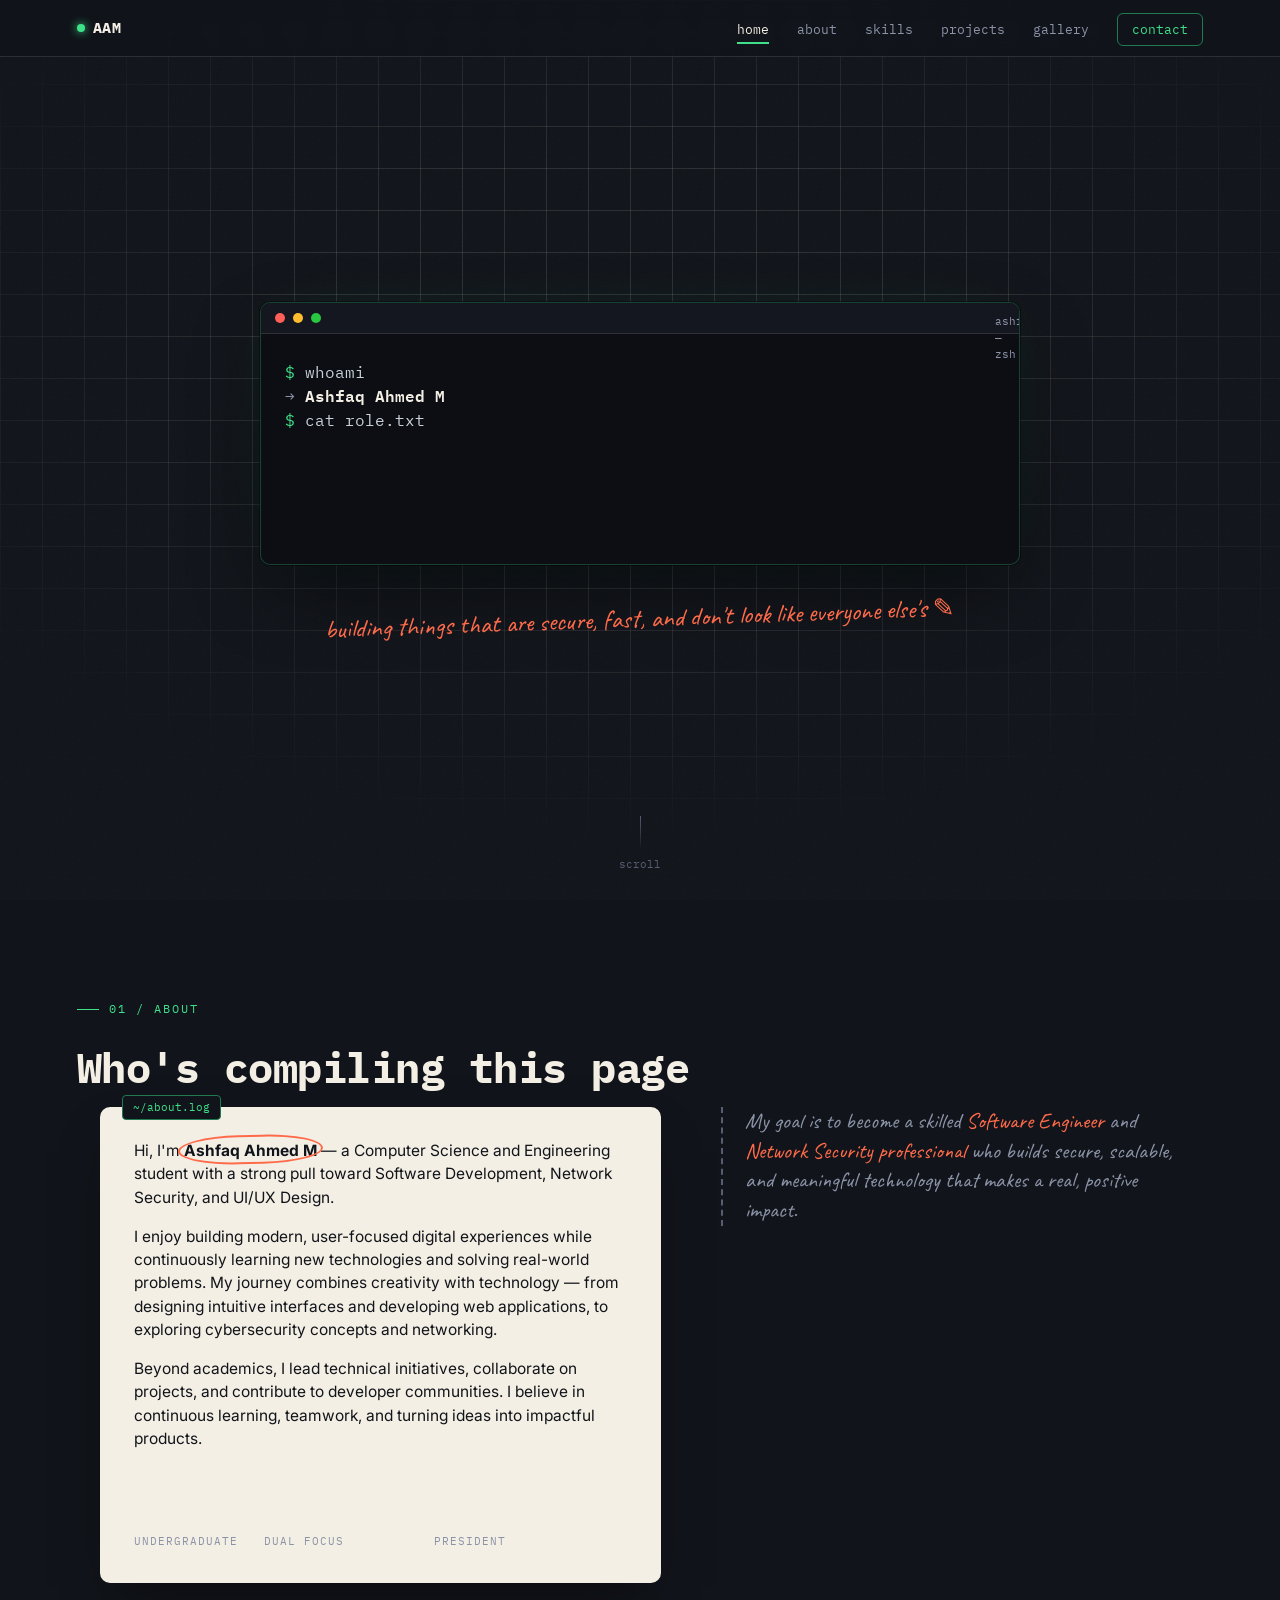
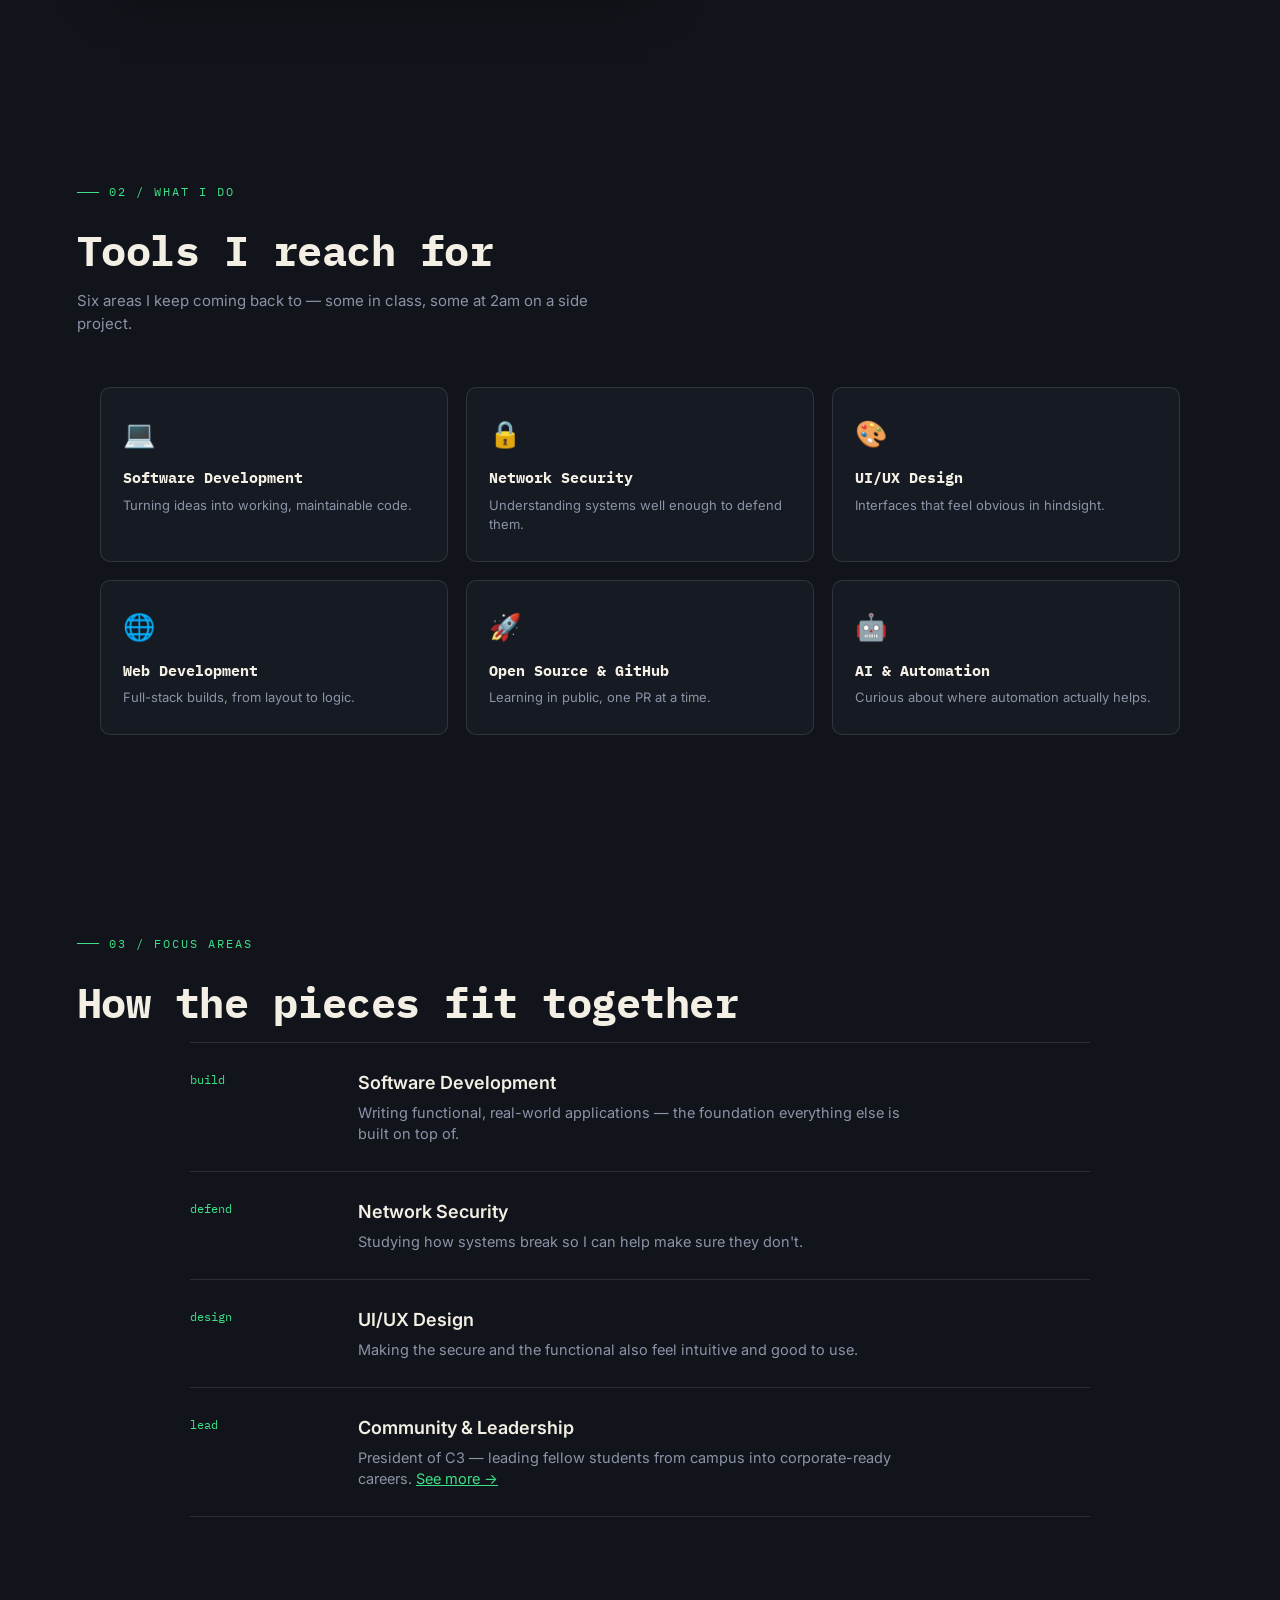
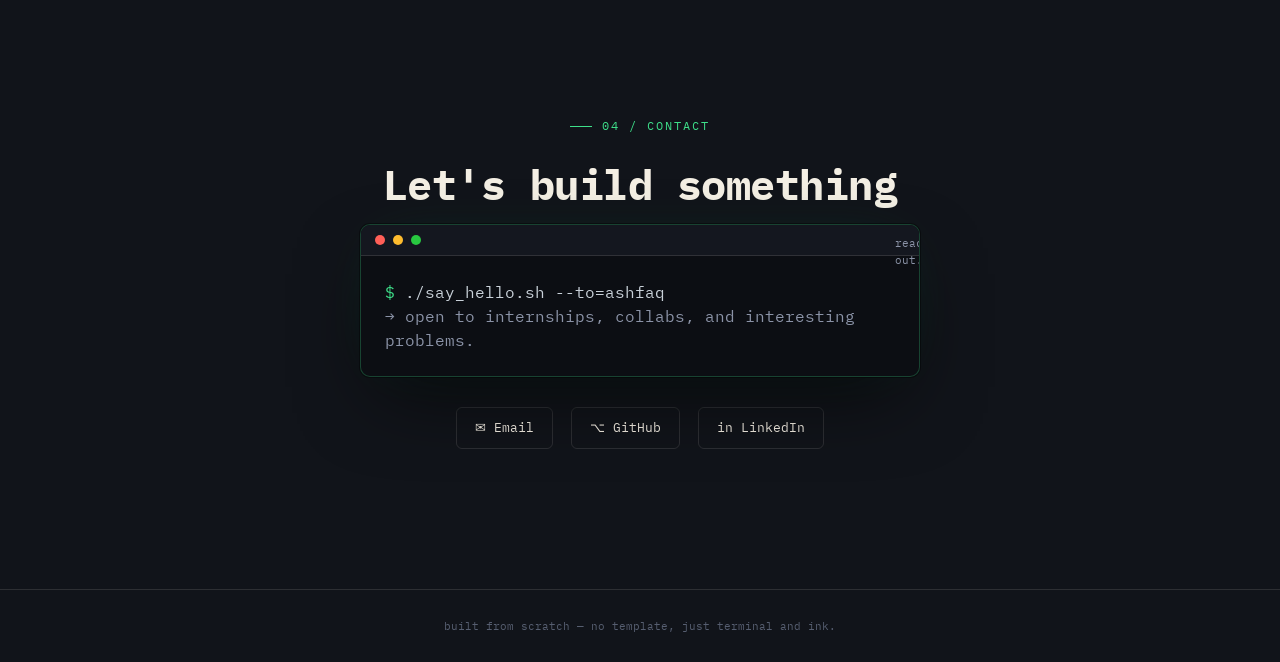
==== index.html @ c68e5b21 "newupdate02" ====
<!DOCTYPE html>
<html lang="en">
<head>
<meta charset="UTF-8">
<meta name="viewport" content="width=device-width, initial-scale=1.0">
<title>Ashfaq Ahmed M — Portfolio</title>
<link rel="preconnect" href="https://fonts.googleapis.com">
<link href="https://fonts.googleapis.com/css2?family=IBM+Plex+Mono:wght@400;500;600;700&family=Inter:wght@400;500;600;700;800&family=Caveat:wght@500;700&display=swap" rel="stylesheet">
<style>
:root{
  --ink:#11141a;
  --paper:#f4efe4;
  --paper-dim:#e9e2d2;
  --green:#3ee08a;
  --green-dim:#1f7a52;
  --coral:#ff6b4a;
  --amber:#ffc857;
  --blue:#7aa2f7;
  --slate:#8b93a7;
  --slate-dark:#565e70;
  --line: rgba(244,239,228,0.12);
  --radius: 10px;
  --mono: 'IBM Plex Mono', monospace;
  --sans: 'Inter', sans-serif;
  --hand: 'Caveat', cursive;
}
*{box-sizing:border-box; margin:0; padding:0;}
html{scroll-behavior:smooth;}
body{
  background: var(--ink);
  color: var(--paper);
  font-family: var(--sans);
  line-height:1.5;
  overflow-x:hidden;
}
::selection{ background:var(--green); color:var(--ink); }
a{ color:inherit; }
:focus-visible{ outline:2px solid var(--green); outline-offset:3px; }
img{ max-width:100%; display:block; }

.noise{
  position:fixed; inset:0; pointer-events:none; z-index:1;
  opacity:0.035;
  background-image:url("data:image/svg+xml,%3Csvg xmlns='http://www.w3.org/2000/svg' width='120' height='120'%3E%3Cfilter id='n'%3E%3CfeTurbulence type='fractalNoise' baseFrequency='0.9' numOctaves='2' stitchTiles='stitch'/%3E%3C/filter%3E%3Crect width='100%25' height='100%25' filter='url(%23n)'/%3E%3C/svg%3E");
}

/* ---------- nav ---------- */
header{
  position:fixed; top:0; left:0; right:0; z-index:50;
  display:flex; align-items:center; justify-content:space-between;
  padding: 16px 6vw;
  background: rgba(17,20,26,0.75);
  backdrop-filter: blur(10px);
  border-bottom:1px solid var(--line);
}
.logo{
  font-family:var(--mono); font-weight:700; font-size:15px; letter-spacing:0.5px;
  display:flex; align-items:center; gap:8px; text-decoration:none;
}
.logo .dot{ width:8px; height:8px; border-radius:50%; background:var(--green); box-shadow:0 0 8px var(--green); }
nav ul{ list-style:none; display:flex; gap:28px; align-items:center; }
nav a{
  font-family:var(--mono); font-size:13px; text-decoration:none; color:var(--slate);
  transition:color .2s; position:relative;
}
nav a:hover{ color:var(--green); }
nav a.active{ color:var(--paper); }
nav a.active::after{
  content:''; position:absolute; left:0; right:0; bottom:-6px; height:2px; background:var(--green);
}
.nav-cta{
  border:1px solid var(--green-dim); padding:7px 14px; border-radius:6px; color:var(--green) !important;
}
.nav-cta:hover{ background:rgba(62,224,138,0.1); }

.nav-toggle{
  display:none; flex-direction:column; gap:5px; background:none; border:none; cursor:pointer; padding:6px; z-index:60;
}
.nav-toggle span{ width:22px; height:2px; background:var(--paper); transition:all .25s; }
.nav-toggle.open span:nth-child(1){ transform:translateY(7px) rotate(45deg); }
.nav-toggle.open span:nth-child(2){ opacity:0; }
.nav-toggle.open span:nth-child(3){ transform:translateY(-7px) rotate(-45deg); }

@media (max-width: 860px){
  .nav-toggle{ display:flex; }
  nav{
    position:fixed; top:0; right:0; height:100vh; width:min(78vw, 320px);
    background:#14171f; border-left:1px solid var(--line);
    display:flex; align-items:flex-start; padding:90px 32px;
    transform:translateX(100%); transition:transform .3s ease;
  }
  nav.open{ transform:translateX(0); }
  nav ul{ flex-direction:column; gap:22px; align-items:flex-start; }
  nav a{ font-size:16px; }
}

/* ---------- page header (non-home) ---------- */
.page-hero{
  padding: 150px 6vw 60px; position:relative; z-index:2;
}
.page-hero .eyebrow{ justify-content:flex-start; }
.page-hero h1{
  font-family:var(--mono); font-weight:700; font-size:clamp(32px,5vw,52px);
  letter-spacing:-1px; margin-bottom:14px;
}
.page-hero p{ color:var(--slate); max-width:600px; font-size:15.5px; }

/* ---------- hero / terminal (home) ---------- */
.hero{
  min-height:100svh;
  display:flex; flex-direction:column; align-items:center; justify-content:center;
  padding: 120px 6vw 80px;
  position:relative;
}
.hero-grid-bg{
  position:absolute; inset:0; z-index:0;
  background-image:
    linear-gradient(var(--line) 1px, transparent 1px),
    linear-gradient(90deg, var(--line) 1px, transparent 1px);
  background-size: 42px 42px;
  mask-image: radial-gradient(ellipse 70% 60% at 50% 40%, black 40%, transparent 90%);
}
.terminal{
  position:relative; z-index:2;
  width:100%; max-width:760px;
  background:#0c0e13;
  border:1px solid rgba(62,224,138,0.25);
  border-radius:var(--radius);
  box-shadow: 0 0 0 1px rgba(0,0,0,0.4), 0 30px 80px -20px rgba(0,0,0,0.7), 0 0 60px -20px rgba(62,224,138,0.15);
  overflow:hidden;
}
.term-bar{
  display:flex; align-items:center; gap:8px;
  padding:10px 14px; background:#14171f; border-bottom:1px solid var(--line);
}
.term-bar span{ width:10px; height:10px; border-radius:50%; display:inline-block; }
.term-bar .r{ background:#ff5f57; } .term-bar .y{ background:#febc2e; } .term-bar .g{ background:#28c840; }
.term-bar .title{ margin-left:auto; font-family:var(--mono); font-size:11px; color:var(--slate); }
.term-body{
  font-family:var(--mono); font-size:clamp(13px,2vw,16px);
  padding: 26px 24px 30px; min-height:230px;
  color:#c9d1d9;
}
.term-body .prompt{ color:var(--green); }
.term-line{ white-space:pre-wrap; min-height:1.5em; }
.term-out{ color:var(--slate); }
.term-name{ color:var(--paper); font-weight:600; }
.cursor{
  display:inline-block; width:8px; height:1.1em; background:var(--green);
  vertical-align:text-bottom; animation:blink 1s steps(1) infinite;
}
@keyframes blink{ 50%{ opacity:0; } }

.hero-sub{
  position:relative; z-index:2; margin-top:34px; text-align:center; max-width:640px;
}
.hero-sub .hand{
  font-family:var(--hand); font-size:26px; color:var(--coral); transform:rotate(-2deg); display:inline-block;
}
.scroll-cue{
  position:absolute; bottom:28px; left:50%; transform:translateX(-50%);
  font-family:var(--mono); font-size:11px; color:var(--slate-dark);
  display:flex; flex-direction:column; align-items:center; gap:6px; z-index:2;
}
.scroll-cue .bar{ width:1px; height:34px; background:linear-gradient(var(--slate-dark), transparent); animation:drop 1.8s ease-in-out infinite; }
@keyframes drop{ 0%{ transform:scaleY(0); transform-origin:top;} 50%{ transform:scaleY(1); transform-origin:top;} 51%{transform-origin:bottom;} 100%{ transform:scaleY(0); transform-origin:bottom;} }

section{ padding: 100px 6vw; position:relative; z-index:2; }
.eyebrow{
  font-family:var(--mono); font-size:12px; color:var(--green); letter-spacing:2px; text-transform:uppercase;
  display:flex; align-items:center; gap:10px; margin-bottom:18px;
}
.eyebrow::before{ content:''; width:22px; height:1px; background:var(--green); }
h2{
  font-family:var(--mono); font-weight:700; font-size:clamp(28px,4vw,42px);
  letter-spacing:-0.5px; margin-bottom:8px;
}
.section-intro{ color:var(--slate); max-width:560px; margin-bottom:52px; font-size:15px; }

/* ---------- about ---------- */
.about-wrap{
  max-width:1080px; margin:0 auto;
  display:grid; grid-template-columns: 1.1fr 0.9fr; gap:60px; align-items:start;
}
.log-card{
  background:var(--paper); color:var(--ink); border-radius:var(--radius);
  padding:32px 34px; position:relative;
  box-shadow: 0 24px 50px -20px rgba(0,0,0,0.5);
}
.log-card.tagged::before{
  content: attr(data-tag); position:absolute; top:-12px; left:22px;
  background:var(--ink); color:var(--green); font-family:var(--mono); font-size:11px;
  padding:3px 10px; border-radius:4px; border:1px solid var(--green-dim);
}
.log-card p{ margin-bottom:16px; font-size:15.5px; }
.log-card p:last-child{ margin-bottom:0; }
.log-card .circled{ position:relative; font-weight:700; }
.log-card .circled::after{
  content:''; position:absolute; left:-6px; right:-6px; top:-6px; bottom:-4px;
  border:2px solid var(--coral); border-radius:50% / 60%;
  transform:rotate(-1.5deg); pointer-events:none;
}
.goal-note{
  font-family:var(--hand); font-size:22px; color:var(--slate); line-height:1.35;
  padding-left:22px; border-left:2px dashed var(--slate-dark);
}
.goal-note .accent{ color:var(--coral); }
.stat-row{ display:flex; gap:26px; margin-top:38px; flex-wrap:wrap; }
.stat{ font-family:var(--mono); }
.stat b{ display:block; font-size:26px; color:var(--paper); }
.stat span{ font-size:11px; color:var(--slate); text-transform:uppercase; letter-spacing:1px; }

/* ---------- skills grid (app-tile style) ---------- */
.tiles{
  max-width:1080px; margin:0 auto;
  display:grid; grid-template-columns:repeat(3,1fr); gap:18px;
}
.tile{
  background:#161a22; border:1px solid var(--line); border-radius:var(--radius);
  padding:26px 22px; position:relative; overflow:hidden;
  transition: transform .25s ease, border-color .25s ease, background .25s ease;
}
.tile:hover{ transform:translateY(-4px); border-color:rgba(62,224,138,0.4); background:#181d27; }
.tile .ico{ font-size:26px; display:block; margin-bottom:14px; }
.tile h3{ font-family:var(--mono); font-size:15px; margin-bottom:6px; }
.tile p{ font-size:13px; color:var(--slate); }
.tile .mark{
  position:absolute; top:14px; right:16px; font-family:var(--hand); font-size:15px; color:var(--coral);
  opacity:0; transform:rotate(-6deg) scale(0.8); transition:all .25s ease;
}
.tile:hover .mark{ opacity:1; transform:rotate(-6deg) scale(1); }

/* ---------- focus areas ---------- */
.focus-wrap{ max-width:900px; margin:0 auto; }
.focus-item{
  display:grid; grid-template-columns: 140px 1fr; gap:28px;
  padding:26px 0; border-top:1px solid var(--line);
}
.focus-item:last-child{ border-bottom:1px solid var(--line); }
.focus-tag{ font-family:var(--mono); font-size:12px; color:var(--green); padding-top:2px; }
.focus-item h4{ font-size:18px; margin-bottom:6px; font-weight:600; }
.focus-item p{ color:var(--slate); font-size:14.5px; max-width:560px; }

/* ---------- projects ---------- */
.repo-grid{
  max-width:1080px; margin:0 auto;
  display:grid; grid-template-columns:repeat(3,1fr); gap:22px;
}
@media (max-width:980px){ .repo-grid{ grid-template-columns:1fr 1fr; } }
@media (max-width:640px){ .repo-grid{ grid-template-columns:1fr; } }

.repo-card{
  background:#161a22; border:1px solid var(--line); border-radius:var(--radius);
  padding:26px 24px; display:flex; flex-direction:column; gap:16px;
  transition: transform .25s ease, border-color .25s ease;
  position:relative;
}
.repo-card:hover{ transform:translateY(-5px); border-color:rgba(62,224,138,0.35); }
.repo-top{ display:flex; align-items:center; justify-content:space-between; gap:10px; }
.repo-icon{ font-size:20px; }
.pill{
  font-family:var(--mono); font-size:10.5px; letter-spacing:0.5px; text-transform:uppercase;
  padding:4px 10px; border-radius:20px; border:1px solid transparent;
}
.pill.upcoming{ color:var(--amber); border-color:rgba(255,200,87,0.35); background:rgba(255,200,87,0.08); }
.pill.live{ color:var(--green); border-color:rgba(62,224,138,0.35); background:rgba(62,224,138,0.08); }
.pill.design{ color:var(--blue); border-color:rgba(122,162,247,0.35); background:rgba(122,162,247,0.08); }

.repo-card h3{ font-family:var(--mono); font-size:17px; font-weight:600; }
.repo-card p.desc{ color:var(--slate); font-size:14px; flex-grow:1; }

.progress-wrap{ margin-top:2px; }
.progress-label{
  display:flex; justify-content:space-between; font-family:var(--mono); font-size:11px; color:var(--slate);
  margin-bottom:8px;
}
.progress-label b{ color:var(--amber); }
.progress-track{ height:8px; background:#0c0e13; border-radius:6px; overflow:hidden; border:1px solid var(--line); }
.progress-fill{
  height:100%; width:0%; border-radius:6px;
  background: repeating-linear-gradient(135deg, var(--amber), var(--amber) 8px, #d9a53d 8px, #d9a53d 16px);
  background-size: 200% 100%;
  animation: fillbar 1.4s ease-out forwards, stripes 1.2s linear infinite;
  animation-delay: 0.2s, 0.2s;
}
@keyframes fillbar{ to{ width:65%; } }
@keyframes stripes{ to{ background-position: 40px 0; } }

.tech-tags{ display:flex; gap:8px; flex-wrap:wrap; }
.tech-tags span{
  font-family:var(--mono); font-size:11px; color:var(--slate);
  border:1px solid var(--line); padding:3px 9px; border-radius:5px;
}
.repo-link{
  font-family:var(--mono); font-size:12.5px; color:var(--paper); text-decoration:none;
  display:inline-flex; align-items:center; gap:6px; margin-top:4px;
  border-top:1px solid var(--line); padding-top:14px;
  transition:color .2s;
}
.repo-link:hover{ color:var(--green); }
.repo-link .arrow{ transition:transform .2s; }
.repo-link:hover .arrow{ transform:translate(3px,-3px); }
.repo-link.disabled{ color:var(--slate-dark); pointer-events:none; }
.repo-card .mark{
  position:absolute; top:16px; right:18px; font-family:var(--hand); font-size:14px; color:var(--coral);
  opacity:0; transform:rotate(-6deg); transition:opacity .2s;
}
.repo-card:hover .mark{ opacity:1; }

/* ---------- gallery / community ---------- */
.leader-card{
  max-width:1080px; margin: 0 auto 70px; background:var(--paper); color:var(--ink);
  border-radius:var(--radius); overflow:hidden; display:grid; grid-template-columns: 340px 1fr;
  box-shadow: 0 24px 50px -20px rgba(0,0,0,0.5);
}
.leader-photo{ position:relative; min-height:100%; background:#000; }
.leader-photo img{ width:100%; height:100%; object-fit:cover; min-height:320px; }
.leader-photo .role-tag{
  position:absolute; bottom:14px; left:14px; background:var(--ink); color:var(--green);
  font-family:var(--mono); font-size:11px; padding:5px 10px; border-radius:5px; border:1px solid var(--green-dim);
}
.leader-body{ padding:34px 36px; }
.leader-body .club{ font-family:var(--mono); font-size:12px; color:var(--coral); letter-spacing:1px; text-transform:uppercase; margin-bottom:6px; }
.leader-body h3{ font-size:24px; margin-bottom:4px; }
.leader-body .role{ font-family:var(--mono); font-size:13px; color:var(--slate-dark); margin-bottom:18px; }
.leader-body p{ font-size:14.5px; margin-bottom:14px; color:#2a2e37; }
.leader-body p:last-child{ margin-bottom:0; }
@media (max-width:760px){
  .leader-card{ grid-template-columns:1fr; }
  .leader-photo img{ min-height:240px; }
}

.gallery-grid{
  max-width:1080px; margin:0 auto;
  columns: 3 220px; column-gap:18px;
}
.gallery-grid figure{
  break-inside:avoid; margin-bottom:18px; border-radius:var(--radius); overflow:hidden;
  border:1px solid var(--line); position:relative; cursor:zoom-in;
}
.gallery-grid img{ width:100%; display:block; transition:transform .4s ease, filter .4s ease; }
.gallery-grid figure:hover img{ transform:scale(1.04); }
.gallery-grid figcaption{
  position:absolute; left:0; right:0; bottom:0; padding:10px 12px 8px;
  font-family:var(--mono); font-size:11px; color:var(--paper);
  background:linear-gradient(to top, rgba(0,0,0,0.75), transparent);
  opacity:0; transition:opacity .3s;
}
.gallery-grid figure:hover figcaption{ opacity:1; }
@media (max-width:640px){ .gallery-grid{ columns: 2 160px; } }

.lightbox{
  position:fixed; inset:0; background:rgba(10,11,15,0.92); z-index:100;
  display:none; align-items:center; justify-content:center; padding:5vw;
  backdrop-filter: blur(6px);
}
.lightbox.open{ display:flex; }
.lightbox img{ max-width:min(900px,90vw); max-height:85vh; border-radius:8px; box-shadow:0 30px 80px rgba(0,0,0,0.6); }
.lightbox-close{
  position:absolute; top:24px; right:28px; background:none; border:1px solid var(--line);
  color:var(--paper); width:38px; height:38px; border-radius:50%; font-size:18px; cursor:pointer;
}
.lightbox-close:hover{ border-color:var(--green); color:var(--green); }

/* ---------- contact ---------- */
.contact{ text-align:center; padding-bottom:140px; }
.contact .terminal{ margin:0 auto; max-width:560px; text-align:left; }
.contact .term-body{ min-height:auto; padding:24px; }
.contact-links{ display:flex; gap:18px; justify-content:center; margin-top:30px; flex-wrap:wrap; }
.contact-links a{
  font-family:var(--mono); font-size:13px; text-decoration:none;
  border:1px solid var(--line); padding:10px 18px; border-radius:6px; color:var(--paper);
  transition: all .2s; display:inline-flex; align-items:center; gap:8px;
}
.contact-links a:hover{ border-color:var(--green); color:var(--green); }

footer{
  text-align:center; padding:28px 6vw; border-top:1px solid var(--line);
  font-family:var(--mono); font-size:11px; color:var(--slate-dark);
}

@media (max-width: 860px){
  .about-wrap{ grid-template-columns:1fr; gap:40px; }
  .tiles{ grid-template-columns:repeat(2,1fr); }
  .focus-item{ grid-template-columns:1fr; gap:8px; }
}
@media (max-width: 520px){
  .tiles{ grid-template-columns:1fr; }
  section{ padding:70px 6vw; }
}
@media (prefers-reduced-motion: reduce){
  *{ animation-duration:0.001ms !important; animation-iteration-count:1 !important; transition-duration:0.001ms !important; scroll-behavior:auto !important; }
}


/* preview-mode page switching */
.page{ display:none; }
.page.active{ display:block; }
</style>
</head>
<body>

<div class="noise"></div>

<header>
  <a class="logo" href="#" data-page="home"><span class="dot"></span> AAM</a>
  <button class="nav-toggle" id="navToggle" aria-label="Toggle menu" aria-expanded="false">
    <span></span><span></span><span></span>
  </button>
  <nav id="siteNav">
    <ul>
      <li><a href="#" data-page="home" class="nav-link active">home</a></li>
      <li><a href="#about" data-page="home" data-anchor="about" class="nav-link">about</a></li>
      <li><a href="#skills" data-page="home" data-anchor="skills" class="nav-link">skills</a></li>
      <li><a href="#" data-page="projects" class="nav-link">projects</a></li>
      <li><a href="#" data-page="gallery" class="nav-link">gallery</a></li>
      <li><a href="#contact" data-page="home" data-anchor="contact" class="nav-link nav-cta">contact</a></li>
    </ul>
  </nav>
</header>

<!-- ============ HOME PAGE ============ -->
<main class="page active" id="page-home">

<section class="hero">
  <div class="hero-grid-bg"></div>
  <div class="terminal">
    <div class="term-bar">
      <span class="r"></span><span class="y"></span><span class="g"></span>
      <span class="title">ashfaq@portfolio — zsh</span>
    </div>
    <div class="term-body" id="termBody"></div>
  </div>
  <div class="hero-sub">
    <span class="hand">building things that are secure, fast, and don't look like everyone else's ✎</span>
  </div>
  <div class="scroll-cue"><div class="bar"></div>scroll</div>
</section>

<section id="about">
  <div class="eyebrow">01 / about</div>
  <h2>Who's compiling this page</h2>
  <div class="about-wrap">
    <div class="log-card tagged" data-tag="~/about.log">
      <p>Hi, I'm <span class="circled">Ashfaq Ahmed M</span> — a Computer Science and Engineering student with a strong pull toward Software Development, Network Security, and UI/UX Design.</p>
      <p>I enjoy building modern, user-focused digital experiences while continuously learning new technologies and solving real-world problems. My journey combines creativity with technology — from designing intuitive interfaces and developing web applications, to exploring cybersecurity concepts and networking.</p>
      <p>Beyond academics, I lead technical initiatives, collaborate on projects, and contribute to developer communities. I believe in continuous learning, teamwork, and turning ideas into impactful products.</p>
      <div class="stat-row">
        <div class="stat"><b>CSE</b><span>Undergraduate</span></div>
        <div class="stat"><b>Sec + Dev</b><span>Dual focus</span></div>
        <div class="stat"><b>C3 Club</b><span>President</span></div>
      </div>
    </div>
    <div class="goal-note">
      My goal is to become a skilled <span class="accent">Software Engineer</span> and <span class="accent">Network Security professional</span> who builds secure, scalable, and meaningful technology that makes a real, positive impact.
    </div>
  </div>
</section>

<section id="skills">
  <div class="eyebrow">02 / what I do</div>
  <h2>Tools I reach for</h2>
  <p class="section-intro">Six areas I keep coming back to — some in class, some at 2am on a side project.</p>
  <div class="tiles">
    <div class="tile"><span class="ico">💻</span><span class="mark">yes!</span><h3>Software Development</h3><p>Turning ideas into working, maintainable code.</p></div>
    <div class="tile"><span class="ico">🔒</span><span class="mark">locked in</span><h3>Network Security</h3><p>Understanding systems well enough to defend them.</p></div>
    <div class="tile"><span class="ico">🎨</span><span class="mark">✎ sketch</span><h3>UI/UX Design</h3><p>Interfaces that feel obvious in hindsight.</p></div>
    <div class="tile"><span class="ico">🌐</span><span class="mark">shipped</span><h3>Web Development</h3><p>Full-stack builds, from layout to logic.</p></div>
    <div class="tile"><span class="ico">🚀</span><span class="mark">forked</span><h3>Open Source & GitHub</h3><p>Learning in public, one PR at a time.</p></div>
    <div class="tile"><span class="ico">🤖</span><span class="mark">exploring</span><h3>AI & Automation</h3><p>Curious about where automation actually helps.</p></div>
  </div>
</section>

<section id="focus">
  <div class="eyebrow">03 / focus areas</div>
  <h2>How the pieces fit together</h2>
  <div class="focus-wrap">
    <div class="focus-item">
      <div class="focus-tag">build</div>
      <div><h4>Software Development</h4><p>Writing functional, real-world applications — the foundation everything else is built on top of.</p></div>
    </div>
    <div class="focus-item">
      <div class="focus-tag">defend</div>
      <div><h4>Network Security</h4><p>Studying how systems break so I can help make sure they don't.</p></div>
    </div>
    <div class="focus-item">
      <div class="focus-tag">design</div>
      <div><h4>UI/UX Design</h4><p>Making the secure and the functional also feel intuitive and good to use.</p></div>
    </div>
    <div class="focus-item">
      <div class="focus-tag">lead</div>
      <div><h4>Community & Leadership</h4><p>President of C3 — leading fellow students from campus into corporate-ready careers. <a href="#" data-page="gallery" class="nav-link" style="color:var(--green); text-decoration:underline;">See more →</a></p></div>
    </div>
  </div>
</section>

<section id="contact" class="contact">
  <div class="eyebrow" style="justify-content:center;">04 / contact</div>
  <h2>Let's build something</h2>
  <div class="terminal">
    <div class="term-bar"><span class="r"></span><span class="y"></span><span class="g"></span><span class="title">reach-out.sh</span></div>
    <div class="term-body">
      <div class="term-line"><span class="prompt">$</span> ./say_hello.sh --to=ashfaq</div>
      <div class="term-line term-out">→ open to internships, collabs, and interesting problems.</div>
    </div>
  </div>
  <div class="contact-links">
    <a href="mailto:ashfaqashu689@gmail.com">✉ Email</a>
    <a href="https://github.com/ashfaq-ahmed02" target="_blank" rel="noopener">⌥ GitHub</a>
    <a href="https://www.linkedin.com/in/ashfaq-ahmed-m-b3a49a2a5/" target="_blank" rel="noopener">in LinkedIn</a>
  </div>
</section>

</main>

<!-- ============ PROJECTS PAGE ============ -->
<main class="page" id="page-projects">

<div class="page-hero">
  <div class="eyebrow">$ ls ~/projects</div>
  <h1>Things I've built (and one still compiling)</h1>
  <p>A mix of live client work, an in-progress security build, and UI/UX design — three different disciplines, same attention to detail.</p>
</div>

<section style="padding-top:20px;">
  <div class="repo-grid">

    <div class="repo-card">
      <span class="mark">psst — early days</span>
      <div class="repo-top">
        <span class="repo-icon">🛡️</span>
        <span class="pill upcoming">🚧 Building</span>
      </div>
      <h3>Firewall</h3>
      <p class="desc">A network security project currently in active development — designing and implementing firewall rules and traffic-filtering logic from the ground up.</p>
      <div class="progress-wrap">
        <div class="progress-label"><span>Progress</span><b>65%</b></div>
        <div class="progress-track"><div class="progress-fill"></div></div>
      </div>
      <div class="tech-tags"><span>Networking</span><span>Security</span><span>In Progress</span></div>
      <span class="repo-link disabled">Not live yet <span class="arrow">↗</span></span>
    </div>

    <div class="repo-card">
      <span class="mark">shipped ✎</span>
      <div class="repo-top">
        <span class="repo-icon">🌐</span>
        <span class="pill live">Live</span>
      </div>
      <h3>Client Portfolio</h3>
      <p class="desc">A custom portfolio website built for a client from scratch — clean layout, responsive design, and smooth interactions with no framework overhead.</p>
      <div class="tech-tags"><span>HTML</span><span>CSS</span><span>JavaScript</span></div>
      <a class="repo-link" href="https://portfolio-7aab1.web.app/#" target="_blank" rel="noopener">View live site <span class="arrow">↗</span></a>
    </div>

    <div class="repo-card">
      <span class="mark">✎ sketch</span>
      <div class="repo-top">
        <span class="repo-icon">🏥</span>
        <span class="pill design">Design</span>
      </div>
      <h3>Hospital Management — SaaS</h3>
      <p class="desc">UI/UX design for a hospital management SaaS platform — mapping user flows for staff and admins, then designing clean, usable screens around them.</p>
      <div class="tech-tags"><span>Figma</span><span>UI/UX</span><span>SaaS</span></div>
      <a class="repo-link" href="https://www.figma.com/design/4w6Bjx4Val57BuJFwtFVx9/Untitled?node-id=0-1&t=I0XZUSTQqdsvr99o-1" target="_blank" rel="noopener">Open in Figma <span class="arrow">↗</span></a>
    </div>

  </div>
</section>

<section class="contact" style="padding-top:20px;">
  <div class="eyebrow" style="justify-content:center;">next</div>
  <h2>Got a project in mind?</h2>
  <div class="contact-links">
    <a href="mailto:ashfaqashu689@gmail.com">✉ Email</a>
    <a href="https://github.com/ashfaq-ahmed02" target="_blank" rel="noopener">⌥ GitHub</a>
    <a href="https://www.linkedin.com/in/ashfaq-ahmed-m-b3a49a2a5/" target="_blank" rel="noopener">in LinkedIn</a>
  </div>
</section>

</main>

<!-- ============ GALLERY PAGE ============ -->
<main class="page" id="page-gallery">

<div class="page-hero">
  <div class="eyebrow">05 / community & leadership</div>
  <h1>Off the screen, on the mic</h1>
  <p>Leading sessions, running workshops, and building a community of students who learn by doing.</p>
</div>

<section style="padding-top:10px;">
  <div class="leader-card">
    <div class="leader-photo">
      <img src="assets/gallery-1.jpg" alt="Ashfaq Ahmed M speaking with a microphone at a C3 technical session" loading="lazy">
      <span class="role-tag">President, C3</span>
    </div>
    <div class="leader-body">
      <div class="club">C3 — Campus to Corporate Club</div>
      <h3>President</h3>
      <div class="role">March 2026 – Present</div>
      <p>C3 (Campus to Corporate Club) is a student-led technical community dedicated to bridging the gap between academic learning and industry expectations. As President, I lead a team of passionate students in organizing technical sessions, hands-on workshops, and collaborative learning activities that help members build practical skills and prepare for their careers.</p>
      <p>Our focus is on creating a culture of continuous learning through topics such as software development, networking, cybersecurity, Git & GitHub, AI, cloud technologies, hackathons, and career development. By encouraging peer-to-peer learning and teamwork, C3 empowers students to gain real-world experience, improve problem-solving skills, and grow into industry-ready professionals.</p>
      <p>Through C3, I have strengthened my leadership, communication, project management, and mentoring skills while helping fellow students learn, collaborate, and achieve their goals.</p>
    </div>
  </div>
</section>

<section style="padding-top:0;">
  <div class="eyebrow">snapshots</div>
  <h2>From the sessions</h2>
  <p class="section-intro">A few moments from workshops and talks — click any photo to zoom in.</p>

  <div class="gallery-grid" id="galleryGrid">
    <figure data-full="assets/gallery-1.jpg">
      <img src="assets/gallery-1.jpg" alt="Speaking at a C3 Sprintathon session" loading="lazy">
      <figcaption>Sprintathon — opening talk</figcaption>
    </figure>
    <figure data-full="assets/gallery-2.jpg">
      <img src="assets/gallery-2.jpg" alt="Presenting to the room during a technical session" loading="lazy">
      <figcaption>Leading a technical session</figcaption>
    </figure>
    <figure data-full="assets/gallery-3.jpg">
      <img src="assets/gallery-3.jpg" alt="Working on a design tool during a live demo" loading="lazy">
      <figcaption>Live UI demo walkthrough</figcaption>
    </figure>
    <figure data-full="assets/gallery-4.jpg">
      <img src="assets/gallery-4.jpg" alt="Discussing a project with fellow C3 members" loading="lazy">
      <figcaption>Group discussion, C3 workshop</figcaption>
    </figure>
    <figure data-full="assets/gallery-5.jpg">
      <img src="assets/gallery-5.jpg" alt="Team huddle during a Q&A" loading="lazy">
      <figcaption>Q&A with the team</figcaption>
    </figure>
  </div>
</section>

<section class="contact" style="padding-top:20px;">
  <div class="eyebrow" style="justify-content:center;">next</div>
  <h2>Want C3 at your event?</h2>
  <div class="contact-links">
    <a href="mailto:ashfaqashu689@gmail.com">✉ Email</a>
    <a href="https://github.com/ashfaq-ahmed02" target="_blank" rel="noopener">⌥ GitHub</a>
    <a href="https://www.linkedin.com/in/ashfaq-ahmed-m-b3a49a2a5/" target="_blank" rel="noopener">in LinkedIn</a>
  </div>
</section>

</main>

<footer>
  built from scratch — no template, just terminal and ink.
</footer>

<div class="lightbox" id="lightbox">
  <button class="lightbox-close" id="lightboxClose" aria-label="Close">✕</button>
  <img id="lightboxImg" src="" alt="">
</div>

<script>
  // ---- page switching ----
  const pages = document.querySelectorAll('.page');
  const navLinks = document.querySelectorAll('.nav-link, .logo');
  function showPage(name, anchor){
    pages.forEach(p => p.classList.toggle('active', p.id === 'page-' + name));
    navLinks.forEach(l => {
      if(l.classList.contains('nav-link')){
        l.classList.toggle('active', l.dataset.page === name && !l.dataset.anchor);
      }
    });
    window.scrollTo({top:0, behavior:'instant'});
    if(anchor){
      setTimeout(() => {
        const el = document.getElementById(anchor);
        if(el) el.scrollIntoView({behavior:'smooth', block:'start'});
      }, 50);
    }
  }
  navLinks.forEach(link => {
    link.addEventListener('click', function(e){
      e.preventDefault();
      showPage(this.dataset.page, this.dataset.anchor);
      const nav = document.getElementById('siteNav');
      const toggle = document.getElementById('navToggle');
      nav.classList.remove('open');
      toggle.classList.remove('open');
    });
  });

  // ---- mobile nav toggle ----
  const toggle = document.getElementById('navToggle');
  const nav = document.getElementById('siteNav');
  toggle.addEventListener('click', function(){
    const isOpen = nav.classList.toggle('open');
    toggle.classList.toggle('open', isOpen);
    toggle.setAttribute('aria-expanded', isOpen ? 'true' : 'false');
  });

  // ---- terminal typing effect ----
  const lines = [
    { html: '<span class="prompt">$</span> whoami', pause: 500 },
    { html: '<span class="term-out">→ </span><span class="term-name">Ashfaq Ahmed M</span>', pause: 550 },
    { html: '<span class="prompt">$</span> cat role.txt', pause: 500 },
    { html: '<span class="term-out">→ CSE student · Software Dev · Network Security · UI/UX</span>', pause: 550 },
    { html: '<span class="prompt">$</span> echo $STATUS', pause: 450 },
    { html: '<span class="term-out">→ building, breaking, and designing things — on repeat.</span>', pause: 0 },
  ];
  const el = document.getElementById('termBody');
  const reduceMotion = window.matchMedia('(prefers-reduced-motion: reduce)').matches;
  function typeLine(html, cb){
    const div = document.createElement('div');
    div.className = 'term-line';
    el.appendChild(div);
    if (reduceMotion){ div.innerHTML = html; cb(); return; }
    const tmp = document.createElement('div');
    tmp.innerHTML = html;
    const full = tmp.textContent;
    let i = 0;
    const speed = 18;
    function step(){
      div.textContent = full.slice(0, i);
      i++;
      if (i <= full.length){ setTimeout(step, speed); }
      else { div.innerHTML = html; cb(); }
    }
    step();
  }
  function run(idx){
    if (idx >= lines.length){
      const cursor = document.createElement('span');
      cursor.className = 'cursor';
      el.appendChild(cursor);
      return;
    }
    typeLine(lines[idx].html, () => { setTimeout(() => run(idx + 1), lines[idx].pause); });
  }
  run(0);

  // ---- gallery lightbox ----
  const grid = document.getElementById('galleryGrid');
  const lightbox = document.getElementById('lightbox');
  const lightboxImg = document.getElementById('lightboxImg');
  const closeBtn = document.getElementById('lightboxClose');
  grid.querySelectorAll('figure').forEach(fig => {
    fig.addEventListener('click', () => {
      lightboxImg.src = fig.dataset.full;
      lightboxImg.alt = fig.querySelector('img').alt;
      lightbox.classList.add('open');
    });
  });
  function closeLightbox(){ lightbox.classList.remove('open'); lightboxImg.src=''; }
  closeBtn.addEventListener('click', closeLightbox);
  lightbox.addEventListener('click', (e) => { if(e.target === lightbox) closeLightbox(); });
  document.addEventListener('keydown', (e) => { if(e.key === 'Escape') closeLightbox(); });
</script>

</body>
</html>
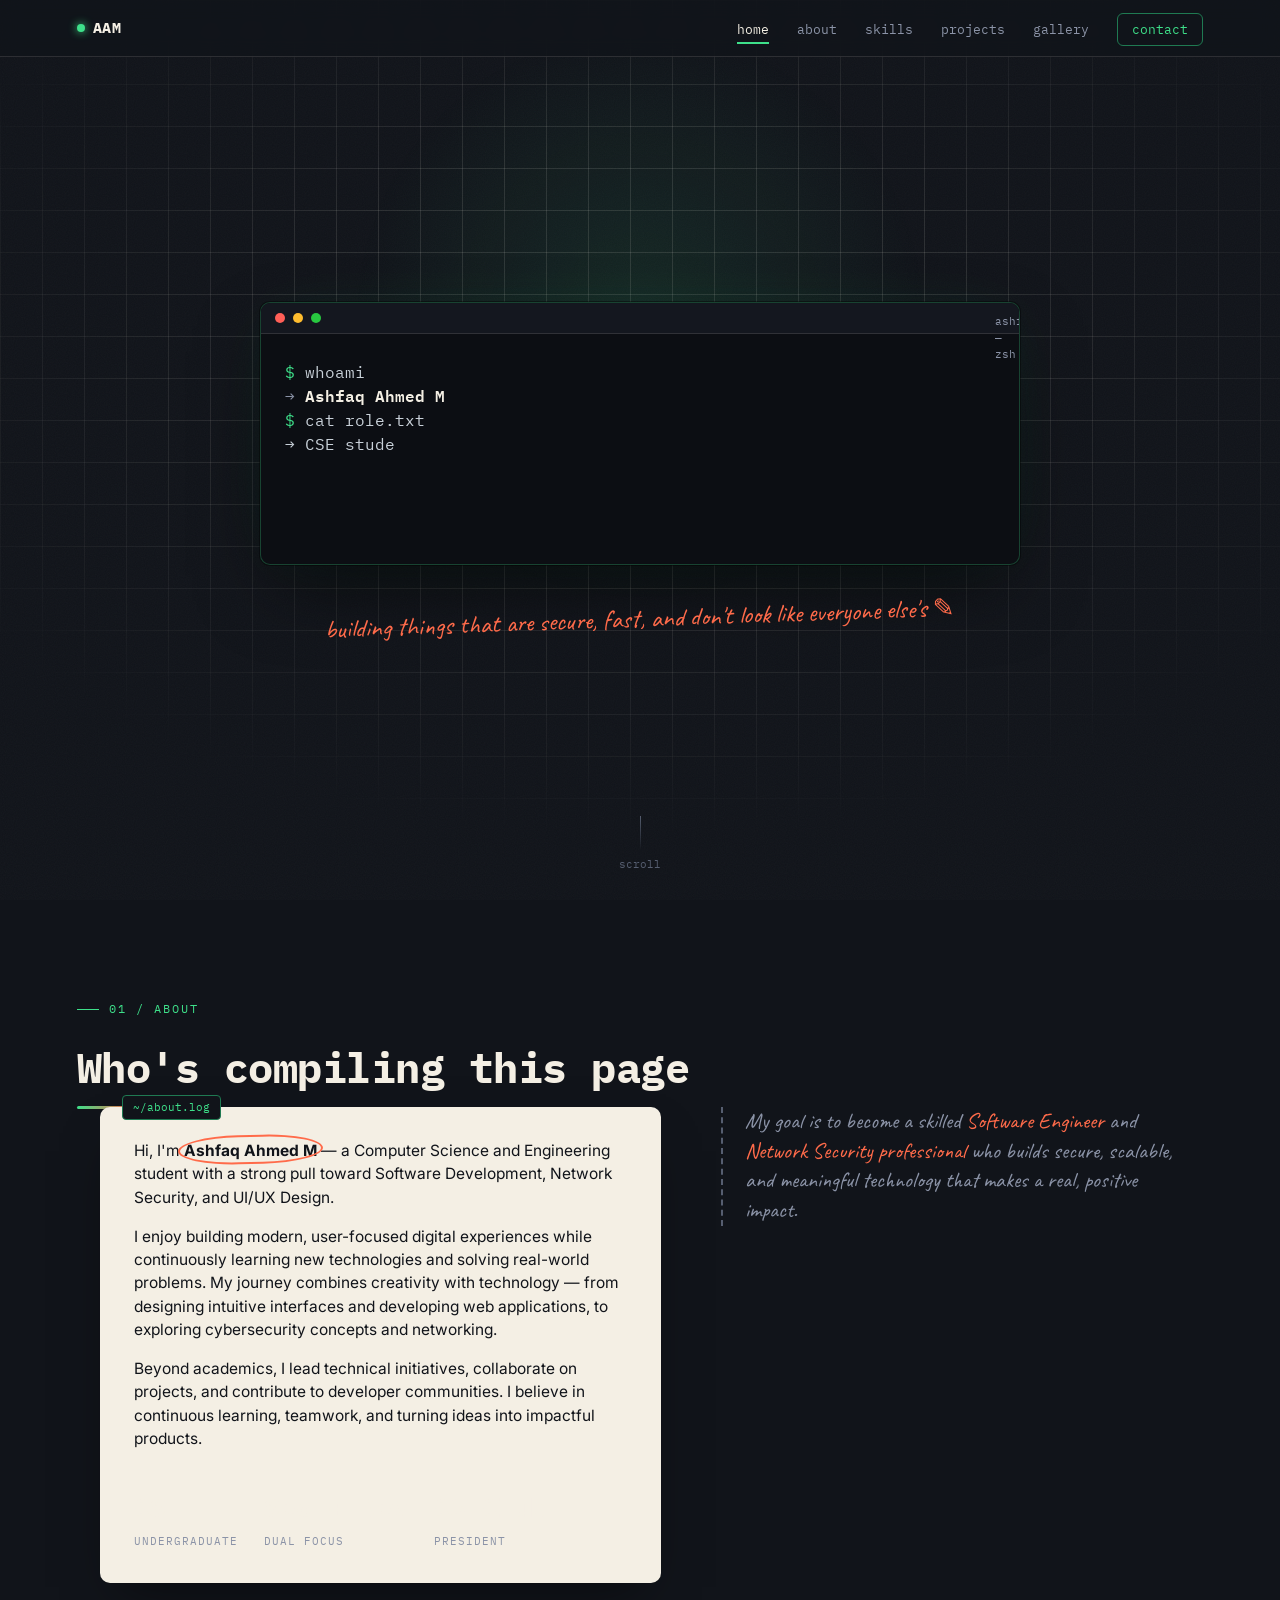
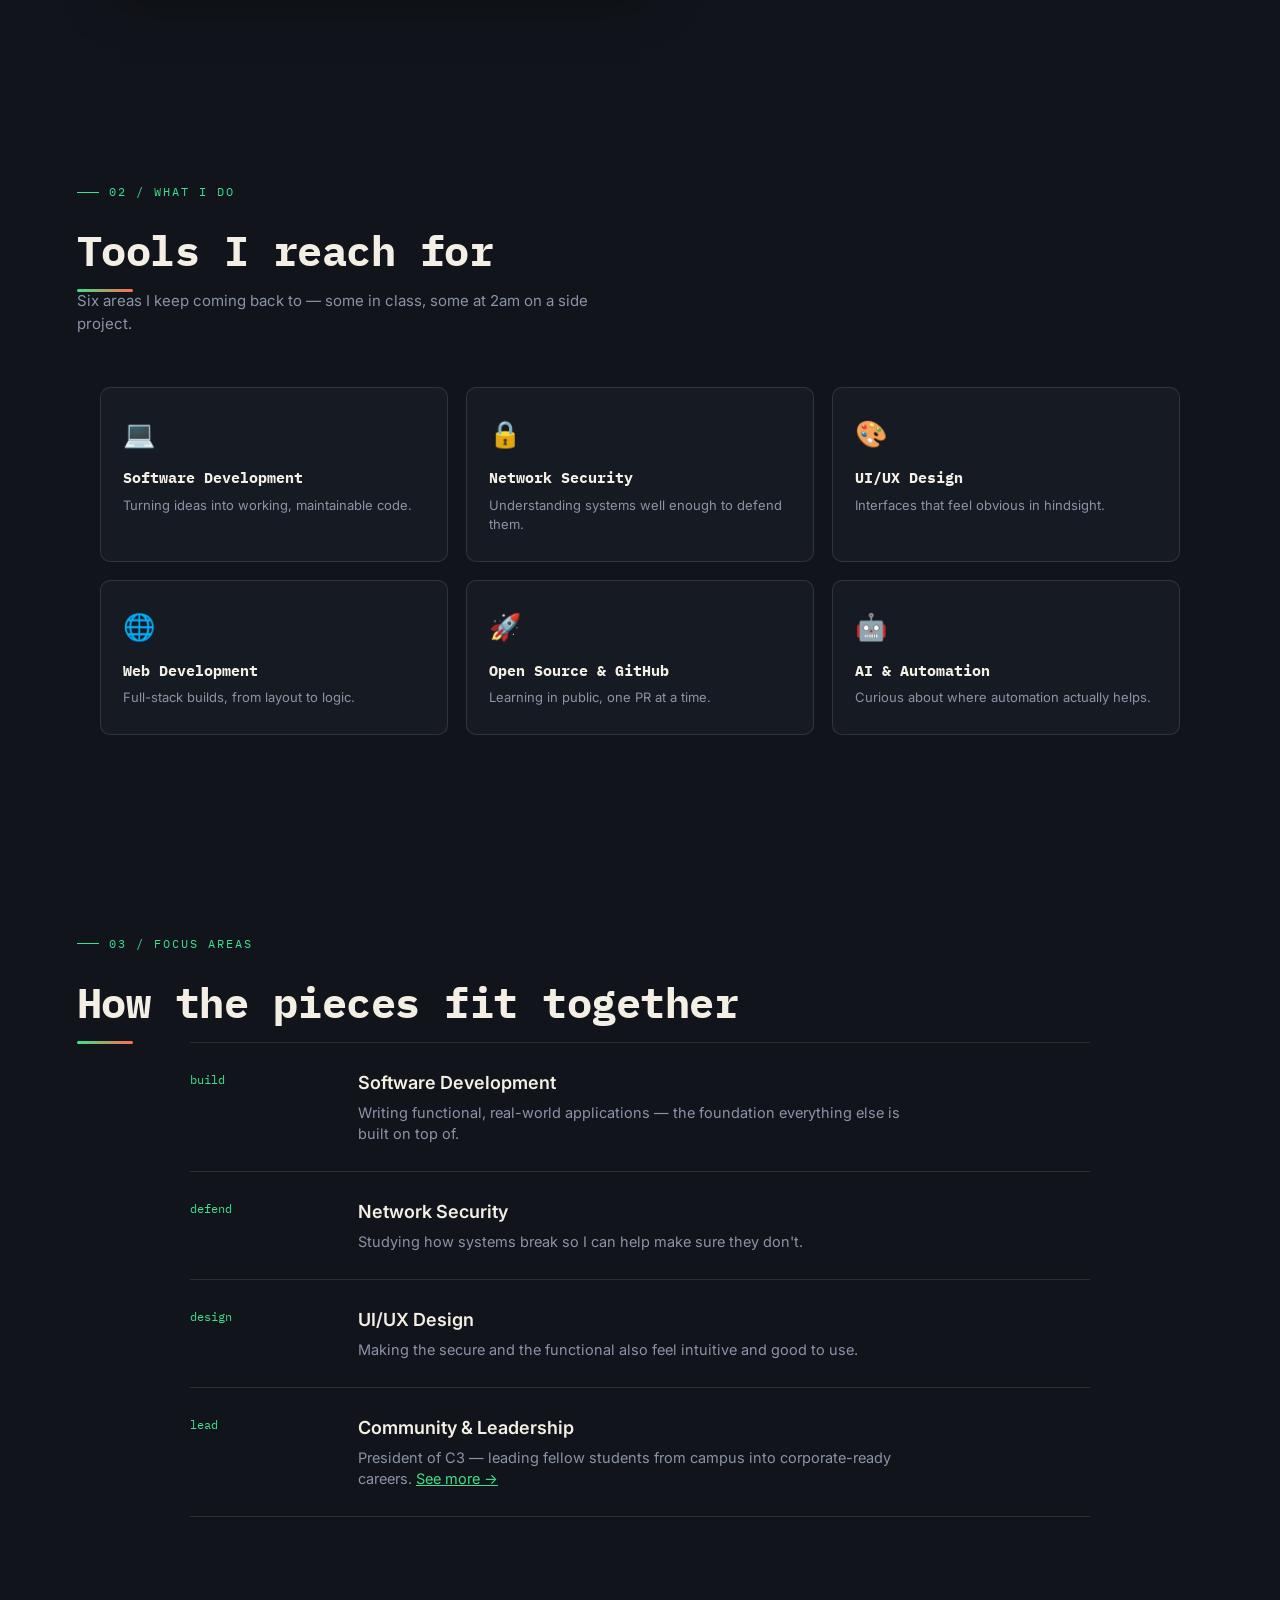
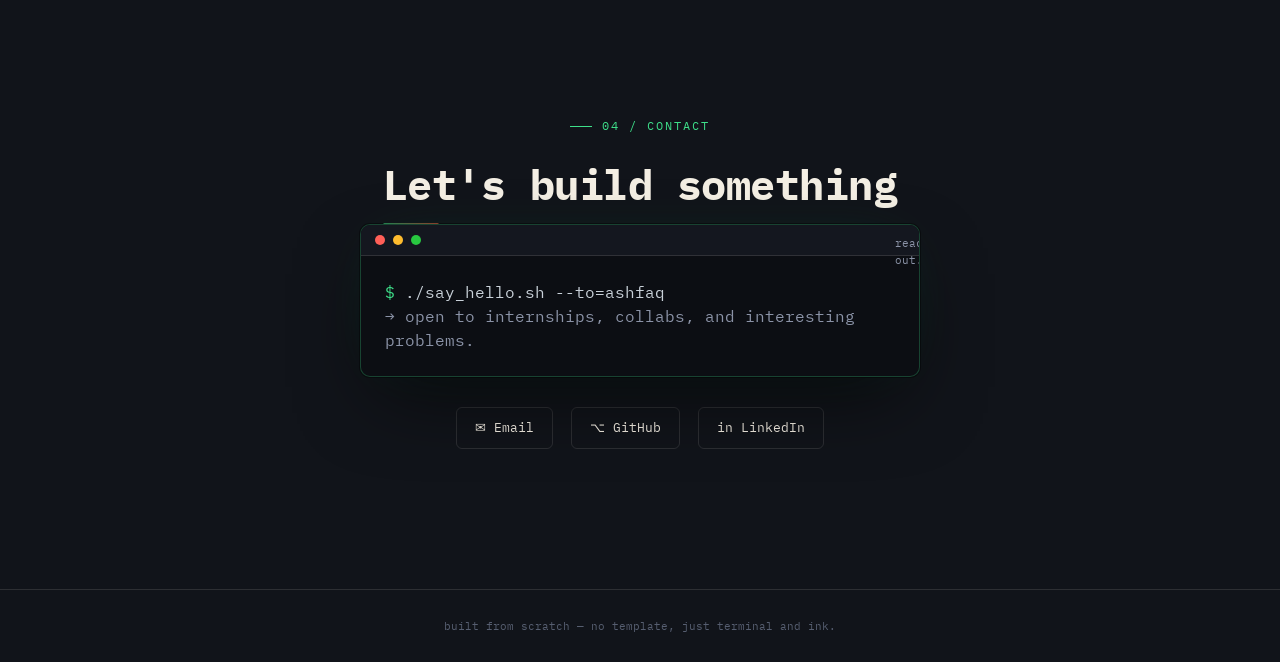
==== commit 385ed2a7: "newupdate03" ====
--- a/index.html
+++ b/index.html
@@ -6,397 +6,7 @@
 <title>Ashfaq Ahmed M — Portfolio</title>
 <link rel="preconnect" href="https://fonts.googleapis.com">
 <link href="https://fonts.googleapis.com/css2?family=IBM+Plex+Mono:wght@400;500;600;700&family=Inter:wght@400;500;600;700;800&family=Caveat:wght@500;700&display=swap" rel="stylesheet">
-<style>
-:root{
-  --ink:#11141a;
-  --paper:#f4efe4;
-  --paper-dim:#e9e2d2;
-  --green:#3ee08a;
-  --green-dim:#1f7a52;
-  --coral:#ff6b4a;
-  --amber:#ffc857;
-  --blue:#7aa2f7;
-  --slate:#8b93a7;
-  --slate-dark:#565e70;
-  --line: rgba(244,239,228,0.12);
-  --radius: 10px;
-  --mono: 'IBM Plex Mono', monospace;
-  --sans: 'Inter', sans-serif;
-  --hand: 'Caveat', cursive;
-}
-*{box-sizing:border-box; margin:0; padding:0;}
-html{scroll-behavior:smooth;}
-body{
-  background: var(--ink);
-  color: var(--paper);
-  font-family: var(--sans);
-  line-height:1.5;
-  overflow-x:hidden;
-}
-::selection{ background:var(--green); color:var(--ink); }
-a{ color:inherit; }
-:focus-visible{ outline:2px solid var(--green); outline-offset:3px; }
-img{ max-width:100%; display:block; }
-
-.noise{
-  position:fixed; inset:0; pointer-events:none; z-index:1;
-  opacity:0.035;
-  background-image:url("data:image/svg+xml,%3Csvg xmlns='http://www.w3.org/2000/svg' width='120' height='120'%3E%3Cfilter id='n'%3E%3CfeTurbulence type='fractalNoise' baseFrequency='0.9' numOctaves='2' stitchTiles='stitch'/%3E%3C/filter%3E%3Crect width='100%25' height='100%25' filter='url(%23n)'/%3E%3C/svg%3E");
-}
-
-/* ---------- nav ---------- */
-header{
-  position:fixed; top:0; left:0; right:0; z-index:50;
-  display:flex; align-items:center; justify-content:space-between;
-  padding: 16px 6vw;
-  background: rgba(17,20,26,0.75);
-  backdrop-filter: blur(10px);
-  border-bottom:1px solid var(--line);
-}
-.logo{
-  font-family:var(--mono); font-weight:700; font-size:15px; letter-spacing:0.5px;
-  display:flex; align-items:center; gap:8px; text-decoration:none;
-}
-.logo .dot{ width:8px; height:8px; border-radius:50%; background:var(--green); box-shadow:0 0 8px var(--green); }
-nav ul{ list-style:none; display:flex; gap:28px; align-items:center; }
-nav a{
-  font-family:var(--mono); font-size:13px; text-decoration:none; color:var(--slate);
-  transition:color .2s; position:relative;
-}
-nav a:hover{ color:var(--green); }
-nav a.active{ color:var(--paper); }
-nav a.active::after{
-  content:''; position:absolute; left:0; right:0; bottom:-6px; height:2px; background:var(--green);
-}
-.nav-cta{
-  border:1px solid var(--green-dim); padding:7px 14px; border-radius:6px; color:var(--green) !important;
-}
-.nav-cta:hover{ background:rgba(62,224,138,0.1); }
-
-.nav-toggle{
-  display:none; flex-direction:column; gap:5px; background:none; border:none; cursor:pointer; padding:6px; z-index:60;
-}
-.nav-toggle span{ width:22px; height:2px; background:var(--paper); transition:all .25s; }
-.nav-toggle.open span:nth-child(1){ transform:translateY(7px) rotate(45deg); }
-.nav-toggle.open span:nth-child(2){ opacity:0; }
-.nav-toggle.open span:nth-child(3){ transform:translateY(-7px) rotate(-45deg); }
-
-@media (max-width: 860px){
-  .nav-toggle{ display:flex; }
-  nav{
-    position:fixed; top:0; right:0; height:100vh; width:min(78vw, 320px);
-    background:#14171f; border-left:1px solid var(--line);
-    display:flex; align-items:flex-start; padding:90px 32px;
-    transform:translateX(100%); transition:transform .3s ease;
-  }
-  nav.open{ transform:translateX(0); }
-  nav ul{ flex-direction:column; gap:22px; align-items:flex-start; }
-  nav a{ font-size:16px; }
-}
-
-/* ---------- page header (non-home) ---------- */
-.page-hero{
-  padding: 150px 6vw 60px; position:relative; z-index:2;
-}
-.page-hero .eyebrow{ justify-content:flex-start; }
-.page-hero h1{
-  font-family:var(--mono); font-weight:700; font-size:clamp(32px,5vw,52px);
-  letter-spacing:-1px; margin-bottom:14px;
-}
-.page-hero p{ color:var(--slate); max-width:600px; font-size:15.5px; }
-
-/* ---------- hero / terminal (home) ---------- */
-.hero{
-  min-height:100svh;
-  display:flex; flex-direction:column; align-items:center; justify-content:center;
-  padding: 120px 6vw 80px;
-  position:relative;
-}
-.hero-grid-bg{
-  position:absolute; inset:0; z-index:0;
-  background-image:
-    linear-gradient(var(--line) 1px, transparent 1px),
-    linear-gradient(90deg, var(--line) 1px, transparent 1px);
-  background-size: 42px 42px;
-  mask-image: radial-gradient(ellipse 70% 60% at 50% 40%, black 40%, transparent 90%);
-}
-.terminal{
-  position:relative; z-index:2;
-  width:100%; max-width:760px;
-  background:#0c0e13;
-  border:1px solid rgba(62,224,138,0.25);
-  border-radius:var(--radius);
-  box-shadow: 0 0 0 1px rgba(0,0,0,0.4), 0 30px 80px -20px rgba(0,0,0,0.7), 0 0 60px -20px rgba(62,224,138,0.15);
-  overflow:hidden;
-}
-.term-bar{
-  display:flex; align-items:center; gap:8px;
-  padding:10px 14px; background:#14171f; border-bottom:1px solid var(--line);
-}
-.term-bar span{ width:10px; height:10px; border-radius:50%; display:inline-block; }
-.term-bar .r{ background:#ff5f57; } .term-bar .y{ background:#febc2e; } .term-bar .g{ background:#28c840; }
-.term-bar .title{ margin-left:auto; font-family:var(--mono); font-size:11px; color:var(--slate); }
-.term-body{
-  font-family:var(--mono); font-size:clamp(13px,2vw,16px);
-  padding: 26px 24px 30px; min-height:230px;
-  color:#c9d1d9;
-}
-.term-body .prompt{ color:var(--green); }
-.term-line{ white-space:pre-wrap; min-height:1.5em; }
-.term-out{ color:var(--slate); }
-.term-name{ color:var(--paper); font-weight:600; }
-.cursor{
-  display:inline-block; width:8px; height:1.1em; background:var(--green);
-  vertical-align:text-bottom; animation:blink 1s steps(1) infinite;
-}
-@keyframes blink{ 50%{ opacity:0; } }
-
-.hero-sub{
-  position:relative; z-index:2; margin-top:34px; text-align:center; max-width:640px;
-}
-.hero-sub .hand{
-  font-family:var(--hand); font-size:26px; color:var(--coral); transform:rotate(-2deg); display:inline-block;
-}
-.scroll-cue{
-  position:absolute; bottom:28px; left:50%; transform:translateX(-50%);
-  font-family:var(--mono); font-size:11px; color:var(--slate-dark);
-  display:flex; flex-direction:column; align-items:center; gap:6px; z-index:2;
-}
-.scroll-cue .bar{ width:1px; height:34px; background:linear-gradient(var(--slate-dark), transparent); animation:drop 1.8s ease-in-out infinite; }
-@keyframes drop{ 0%{ transform:scaleY(0); transform-origin:top;} 50%{ transform:scaleY(1); transform-origin:top;} 51%{transform-origin:bottom;} 100%{ transform:scaleY(0); transform-origin:bottom;} }
-
-section{ padding: 100px 6vw; position:relative; z-index:2; }
-.eyebrow{
-  font-family:var(--mono); font-size:12px; color:var(--green); letter-spacing:2px; text-transform:uppercase;
-  display:flex; align-items:center; gap:10px; margin-bottom:18px;
-}
-.eyebrow::before{ content:''; width:22px; height:1px; background:var(--green); }
-h2{
-  font-family:var(--mono); font-weight:700; font-size:clamp(28px,4vw,42px);
-  letter-spacing:-0.5px; margin-bottom:8px;
-}
-.section-intro{ color:var(--slate); max-width:560px; margin-bottom:52px; font-size:15px; }
-
-/* ---------- about ---------- */
-.about-wrap{
-  max-width:1080px; margin:0 auto;
-  display:grid; grid-template-columns: 1.1fr 0.9fr; gap:60px; align-items:start;
-}
-.log-card{
-  background:var(--paper); color:var(--ink); border-radius:var(--radius);
-  padding:32px 34px; position:relative;
-  box-shadow: 0 24px 50px -20px rgba(0,0,0,0.5);
-}
-.log-card.tagged::before{
-  content: attr(data-tag); position:absolute; top:-12px; left:22px;
-  background:var(--ink); color:var(--green); font-family:var(--mono); font-size:11px;
-  padding:3px 10px; border-radius:4px; border:1px solid var(--green-dim);
-}
-.log-card p{ margin-bottom:16px; font-size:15.5px; }
-.log-card p:last-child{ margin-bottom:0; }
-.log-card .circled{ position:relative; font-weight:700; }
-.log-card .circled::after{
-  content:''; position:absolute; left:-6px; right:-6px; top:-6px; bottom:-4px;
-  border:2px solid var(--coral); border-radius:50% / 60%;
-  transform:rotate(-1.5deg); pointer-events:none;
-}
-.goal-note{
-  font-family:var(--hand); font-size:22px; color:var(--slate); line-height:1.35;
-  padding-left:22px; border-left:2px dashed var(--slate-dark);
-}
-.goal-note .accent{ color:var(--coral); }
-.stat-row{ display:flex; gap:26px; margin-top:38px; flex-wrap:wrap; }
-.stat{ font-family:var(--mono); }
-.stat b{ display:block; font-size:26px; color:var(--paper); }
-.stat span{ font-size:11px; color:var(--slate); text-transform:uppercase; letter-spacing:1px; }
-
-/* ---------- skills grid (app-tile style) ---------- */
-.tiles{
-  max-width:1080px; margin:0 auto;
-  display:grid; grid-template-columns:repeat(3,1fr); gap:18px;
-}
-.tile{
-  background:#161a22; border:1px solid var(--line); border-radius:var(--radius);
-  padding:26px 22px; position:relative; overflow:hidden;
-  transition: transform .25s ease, border-color .25s ease, background .25s ease;
-}
-.tile:hover{ transform:translateY(-4px); border-color:rgba(62,224,138,0.4); background:#181d27; }
-.tile .ico{ font-size:26px; display:block; margin-bottom:14px; }
-.tile h3{ font-family:var(--mono); font-size:15px; margin-bottom:6px; }
-.tile p{ font-size:13px; color:var(--slate); }
-.tile .mark{
-  position:absolute; top:14px; right:16px; font-family:var(--hand); font-size:15px; color:var(--coral);
-  opacity:0; transform:rotate(-6deg) scale(0.8); transition:all .25s ease;
-}
-.tile:hover .mark{ opacity:1; transform:rotate(-6deg) scale(1); }
-
-/* ---------- focus areas ---------- */
-.focus-wrap{ max-width:900px; margin:0 auto; }
-.focus-item{
-  display:grid; grid-template-columns: 140px 1fr; gap:28px;
-  padding:26px 0; border-top:1px solid var(--line);
-}
-.focus-item:last-child{ border-bottom:1px solid var(--line); }
-.focus-tag{ font-family:var(--mono); font-size:12px; color:var(--green); padding-top:2px; }
-.focus-item h4{ font-size:18px; margin-bottom:6px; font-weight:600; }
-.focus-item p{ color:var(--slate); font-size:14.5px; max-width:560px; }
-
-/* ---------- projects ---------- */
-.repo-grid{
-  max-width:1080px; margin:0 auto;
-  display:grid; grid-template-columns:repeat(3,1fr); gap:22px;
-}
-@media (max-width:980px){ .repo-grid{ grid-template-columns:1fr 1fr; } }
-@media (max-width:640px){ .repo-grid{ grid-template-columns:1fr; } }
-
-.repo-card{
-  background:#161a22; border:1px solid var(--line); border-radius:var(--radius);
-  padding:26px 24px; display:flex; flex-direction:column; gap:16px;
-  transition: transform .25s ease, border-color .25s ease;
-  position:relative;
-}
-.repo-card:hover{ transform:translateY(-5px); border-color:rgba(62,224,138,0.35); }
-.repo-top{ display:flex; align-items:center; justify-content:space-between; gap:10px; }
-.repo-icon{ font-size:20px; }
-.pill{
-  font-family:var(--mono); font-size:10.5px; letter-spacing:0.5px; text-transform:uppercase;
-  padding:4px 10px; border-radius:20px; border:1px solid transparent;
-}
-.pill.upcoming{ color:var(--amber); border-color:rgba(255,200,87,0.35); background:rgba(255,200,87,0.08); }
-.pill.live{ color:var(--green); border-color:rgba(62,224,138,0.35); background:rgba(62,224,138,0.08); }
-.pill.design{ color:var(--blue); border-color:rgba(122,162,247,0.35); background:rgba(122,162,247,0.08); }
-
-.repo-card h3{ font-family:var(--mono); font-size:17px; font-weight:600; }
-.repo-card p.desc{ color:var(--slate); font-size:14px; flex-grow:1; }
-
-.progress-wrap{ margin-top:2px; }
-.progress-label{
-  display:flex; justify-content:space-between; font-family:var(--mono); font-size:11px; color:var(--slate);
-  margin-bottom:8px;
-}
-.progress-label b{ color:var(--amber); }
-.progress-track{ height:8px; background:#0c0e13; border-radius:6px; overflow:hidden; border:1px solid var(--line); }
-.progress-fill{
-  height:100%; width:0%; border-radius:6px;
-  background: repeating-linear-gradient(135deg, var(--amber), var(--amber) 8px, #d9a53d 8px, #d9a53d 16px);
-  background-size: 200% 100%;
-  animation: fillbar 1.4s ease-out forwards, stripes 1.2s linear infinite;
-  animation-delay: 0.2s, 0.2s;
-}
-@keyframes fillbar{ to{ width:65%; } }
-@keyframes stripes{ to{ background-position: 40px 0; } }
-
-.tech-tags{ display:flex; gap:8px; flex-wrap:wrap; }
-.tech-tags span{
-  font-family:var(--mono); font-size:11px; color:var(--slate);
-  border:1px solid var(--line); padding:3px 9px; border-radius:5px;
-}
-.repo-link{
-  font-family:var(--mono); font-size:12.5px; color:var(--paper); text-decoration:none;
-  display:inline-flex; align-items:center; gap:6px; margin-top:4px;
-  border-top:1px solid var(--line); padding-top:14px;
-  transition:color .2s;
-}
-.repo-link:hover{ color:var(--green); }
-.repo-link .arrow{ transition:transform .2s; }
-.repo-link:hover .arrow{ transform:translate(3px,-3px); }
-.repo-link.disabled{ color:var(--slate-dark); pointer-events:none; }
-.repo-card .mark{
-  position:absolute; top:16px; right:18px; font-family:var(--hand); font-size:14px; color:var(--coral);
-  opacity:0; transform:rotate(-6deg); transition:opacity .2s;
-}
-.repo-card:hover .mark{ opacity:1; }
-
-/* ---------- gallery / community ---------- */
-.leader-card{
-  max-width:1080px; margin: 0 auto 70px; background:var(--paper); color:var(--ink);
-  border-radius:var(--radius); overflow:hidden; display:grid; grid-template-columns: 340px 1fr;
-  box-shadow: 0 24px 50px -20px rgba(0,0,0,0.5);
-}
-.leader-photo{ position:relative; min-height:100%; background:#000; }
-.leader-photo img{ width:100%; height:100%; object-fit:cover; min-height:320px; }
-.leader-photo .role-tag{
-  position:absolute; bottom:14px; left:14px; background:var(--ink); color:var(--green);
-  font-family:var(--mono); font-size:11px; padding:5px 10px; border-radius:5px; border:1px solid var(--green-dim);
-}
-.leader-body{ padding:34px 36px; }
-.leader-body .club{ font-family:var(--mono); font-size:12px; color:var(--coral); letter-spacing:1px; text-transform:uppercase; margin-bottom:6px; }
-.leader-body h3{ font-size:24px; margin-bottom:4px; }
-.leader-body .role{ font-family:var(--mono); font-size:13px; color:var(--slate-dark); margin-bottom:18px; }
-.leader-body p{ font-size:14.5px; margin-bottom:14px; color:#2a2e37; }
-.leader-body p:last-child{ margin-bottom:0; }
-@media (max-width:760px){
-  .leader-card{ grid-template-columns:1fr; }
-  .leader-photo img{ min-height:240px; }
-}
-
-.gallery-grid{
-  max-width:1080px; margin:0 auto;
-  columns: 3 220px; column-gap:18px;
-}
-.gallery-grid figure{
-  break-inside:avoid; margin-bottom:18px; border-radius:var(--radius); overflow:hidden;
-  border:1px solid var(--line); position:relative; cursor:zoom-in;
-}
-.gallery-grid img{ width:100%; display:block; transition:transform .4s ease, filter .4s ease; }
-.gallery-grid figure:hover img{ transform:scale(1.04); }
-.gallery-grid figcaption{
-  position:absolute; left:0; right:0; bottom:0; padding:10px 12px 8px;
-  font-family:var(--mono); font-size:11px; color:var(--paper);
-  background:linear-gradient(to top, rgba(0,0,0,0.75), transparent);
-  opacity:0; transition:opacity .3s;
-}
-.gallery-grid figure:hover figcaption{ opacity:1; }
-@media (max-width:640px){ .gallery-grid{ columns: 2 160px; } }
-
-.lightbox{
-  position:fixed; inset:0; background:rgba(10,11,15,0.92); z-index:100;
-  display:none; align-items:center; justify-content:center; padding:5vw;
-  backdrop-filter: blur(6px);
-}
-.lightbox.open{ display:flex; }
-.lightbox img{ max-width:min(900px,90vw); max-height:85vh; border-radius:8px; box-shadow:0 30px 80px rgba(0,0,0,0.6); }
-.lightbox-close{
-  position:absolute; top:24px; right:28px; background:none; border:1px solid var(--line);
-  color:var(--paper); width:38px; height:38px; border-radius:50%; font-size:18px; cursor:pointer;
-}
-.lightbox-close:hover{ border-color:var(--green); color:var(--green); }
-
-/* ---------- contact ---------- */
-.contact{ text-align:center; padding-bottom:140px; }
-.contact .terminal{ margin:0 auto; max-width:560px; text-align:left; }
-.contact .term-body{ min-height:auto; padding:24px; }
-.contact-links{ display:flex; gap:18px; justify-content:center; margin-top:30px; flex-wrap:wrap; }
-.contact-links a{
-  font-family:var(--mono); font-size:13px; text-decoration:none;
-  border:1px solid var(--line); padding:10px 18px; border-radius:6px; color:var(--paper);
-  transition: all .2s; display:inline-flex; align-items:center; gap:8px;
-}
-.contact-links a:hover{ border-color:var(--green); color:var(--green); }
-
-footer{
-  text-align:center; padding:28px 6vw; border-top:1px solid var(--line);
-  font-family:var(--mono); font-size:11px; color:var(--slate-dark);
-}
-
-@media (max-width: 860px){
-  .about-wrap{ grid-template-columns:1fr; gap:40px; }
-  .tiles{ grid-template-columns:repeat(2,1fr); }
-  .focus-item{ grid-template-columns:1fr; gap:8px; }
-}
-@media (max-width: 520px){
-  .tiles{ grid-template-columns:1fr; }
-  section{ padding:70px 6vw; }
-}
-@media (prefers-reduced-motion: reduce){
-  *{ animation-duration:0.001ms !important; animation-iteration-count:1 !important; transition-duration:0.001ms !important; scroll-behavior:auto !important; }
-}
-
-
-/* preview-mode page switching */
-.page{ display:none; }
-.page.active{ display:block; }
-</style>
+<link rel="stylesheet" href="style.css">
 </head>
 <body>
 
@@ -439,9 +49,9 @@
 
 <section id="about">
   <div class="eyebrow">01 / about</div>
-  <h2>Who's compiling this page</h2>
+  <h2 class="reveal">Who's compiling this page</h2>
   <div class="about-wrap">
-    <div class="log-card tagged" data-tag="~/about.log">
+    <div class="log-card tagged reveal" data-tag="~/about.log">
       <p>Hi, I'm <span class="circled">Ashfaq Ahmed M</span> — a Computer Science and Engineering student with a strong pull toward Software Development, Network Security, and UI/UX Design.</p>
       <p>I enjoy building modern, user-focused digital experiences while continuously learning new technologies and solving real-world problems. My journey combines creativity with technology — from designing intuitive interfaces and developing web applications, to exploring cybersecurity concepts and networking.</p>
       <p>Beyond academics, I lead technical initiatives, collaborate on projects, and contribute to developer communities. I believe in continuous learning, teamwork, and turning ideas into impactful products.</p>
@@ -451,7 +61,7 @@
         <div class="stat"><b>C3 Club</b><span>President</span></div>
       </div>
     </div>
-    <div class="goal-note">
+    <div class="goal-note reveal stagger" style="--d:1">
       My goal is to become a skilled <span class="accent">Software Engineer</span> and <span class="accent">Network Security professional</span> who builds secure, scalable, and meaningful technology that makes a real, positive impact.
     </div>
   </div>
@@ -459,35 +69,35 @@
 
 <section id="skills">
   <div class="eyebrow">02 / what I do</div>
-  <h2>Tools I reach for</h2>
+  <h2 class="reveal">Tools I reach for</h2>
   <p class="section-intro">Six areas I keep coming back to — some in class, some at 2am on a side project.</p>
   <div class="tiles">
-    <div class="tile"><span class="ico">💻</span><span class="mark">yes!</span><h3>Software Development</h3><p>Turning ideas into working, maintainable code.</p></div>
-    <div class="tile"><span class="ico">🔒</span><span class="mark">locked in</span><h3>Network Security</h3><p>Understanding systems well enough to defend them.</p></div>
-    <div class="tile"><span class="ico">🎨</span><span class="mark">✎ sketch</span><h3>UI/UX Design</h3><p>Interfaces that feel obvious in hindsight.</p></div>
-    <div class="tile"><span class="ico">🌐</span><span class="mark">shipped</span><h3>Web Development</h3><p>Full-stack builds, from layout to logic.</p></div>
-    <div class="tile"><span class="ico">🚀</span><span class="mark">forked</span><h3>Open Source & GitHub</h3><p>Learning in public, one PR at a time.</p></div>
-    <div class="tile"><span class="ico">🤖</span><span class="mark">exploring</span><h3>AI & Automation</h3><p>Curious about where automation actually helps.</p></div>
+    <div class="tile reveal stagger" style="--d:0"><span class="ico">💻</span><span class="mark">yes!</span><h3>Software Development</h3><p>Turning ideas into working, maintainable code.</p></div>
+    <div class="tile reveal stagger" style="--d:1"><span class="ico">🔒</span><span class="mark">locked in</span><h3>Network Security</h3><p>Understanding systems well enough to defend them.</p></div>
+    <div class="tile reveal stagger" style="--d:2"><span class="ico">🎨</span><span class="mark">✎ sketch</span><h3>UI/UX Design</h3><p>Interfaces that feel obvious in hindsight.</p></div>
+    <div class="tile reveal stagger" style="--d:3"><span class="ico">🌐</span><span class="mark">shipped</span><h3>Web Development</h3><p>Full-stack builds, from layout to logic.</p></div>
+    <div class="tile reveal stagger" style="--d:4"><span class="ico">🚀</span><span class="mark">forked</span><h3>Open Source & GitHub</h3><p>Learning in public, one PR at a time.</p></div>
+    <div class="tile reveal stagger" style="--d:5"><span class="ico">🤖</span><span class="mark">exploring</span><h3>AI & Automation</h3><p>Curious about where automation actually helps.</p></div>
   </div>
 </section>
 
 <section id="focus">
   <div class="eyebrow">03 / focus areas</div>
-  <h2>How the pieces fit together</h2>
+  <h2 class="reveal">How the pieces fit together</h2>
   <div class="focus-wrap">
-    <div class="focus-item">
+    <div class="focus-item reveal stagger" style="--d:0">
       <div class="focus-tag">build</div>
       <div><h4>Software Development</h4><p>Writing functional, real-world applications — the foundation everything else is built on top of.</p></div>
     </div>
-    <div class="focus-item">
+    <div class="focus-item reveal stagger" style="--d:1">
       <div class="focus-tag">defend</div>
       <div><h4>Network Security</h4><p>Studying how systems break so I can help make sure they don't.</p></div>
     </div>
-    <div class="focus-item">
+    <div class="focus-item reveal stagger" style="--d:2">
       <div class="focus-tag">design</div>
       <div><h4>UI/UX Design</h4><p>Making the secure and the functional also feel intuitive and good to use.</p></div>
     </div>
-    <div class="focus-item">
+    <div class="focus-item reveal stagger" style="--d:3">
       <div class="focus-tag">lead</div>
       <div><h4>Community & Leadership</h4><p>President of C3 — leading fellow students from campus into corporate-ready careers. <a href="#" data-page="gallery" class="nav-link" style="color:var(--green); text-decoration:underline;">See more →</a></p></div>
     </div>
@@ -496,7 +106,7 @@
 
 <section id="contact" class="contact">
   <div class="eyebrow" style="justify-content:center;">04 / contact</div>
-  <h2>Let's build something</h2>
+  <h2 class="reveal">Let's build something</h2>
   <div class="terminal">
     <div class="term-bar"><span class="r"></span><span class="y"></span><span class="g"></span><span class="title">reach-out.sh</span></div>
     <div class="term-body">
@@ -525,7 +135,7 @@
 <section style="padding-top:20px;">
   <div class="repo-grid">
 
-    <div class="repo-card">
+    <div class="repo-card reveal stagger" style="--d:0">
       <span class="mark">psst — early days</span>
       <div class="repo-top">
         <span class="repo-icon">🛡️</span>
@@ -541,7 +151,7 @@
       <span class="repo-link disabled">Not live yet <span class="arrow">↗</span></span>
     </div>
 
-    <div class="repo-card">
+    <div class="repo-card reveal stagger" style="--d:1">
       <span class="mark">shipped ✎</span>
       <div class="repo-top">
         <span class="repo-icon">🌐</span>
@@ -553,7 +163,7 @@
       <a class="repo-link" href="https://portfolio-7aab1.web.app/#" target="_blank" rel="noopener">View live site <span class="arrow">↗</span></a>
     </div>
 
-    <div class="repo-card">
+    <div class="repo-card reveal stagger" style="--d:2">
       <span class="mark">✎ sketch</span>
       <div class="repo-top">
         <span class="repo-icon">🏥</span>
@@ -565,12 +175,24 @@
       <a class="repo-link" href="https://www.figma.com/design/4w6Bjx4Val57BuJFwtFVx9/Untitled?node-id=0-1&t=I0XZUSTQqdsvr99o-1" target="_blank" rel="noopener">Open in Figma <span class="arrow">↗</span></a>
     </div>
 
+    <div class="repo-card reveal stagger" style="--d:3">
+      <span class="mark">shipped ✎</span>
+      <div class="repo-top">
+        <span class="repo-icon">🌐</span>
+        <span class="pill live">Live</span>
+      </div>
+      <h3>Aabid Portfolio</h3>
+      <p class="desc">Client project of portfolio made with HTML, CSS, JS.</p>
+      <div class="tech-tags"><span>HTML</span><span>CSS</span><span>JavaScript</span></div>
+      <a class="repo-link" href="https://aabidportfolio4.vercel.app/" target="_blank" rel="noopener">View live site <span class="arrow">↗</span></a>
+    </div>
+
   </div>
 </section>
 
 <section class="contact" style="padding-top:20px;">
   <div class="eyebrow" style="justify-content:center;">next</div>
-  <h2>Got a project in mind?</h2>
+  <h2 class="reveal">Got a project in mind?</h2>
   <div class="contact-links">
     <a href="mailto:ashfaqashu689@gmail.com">✉ Email</a>
     <a href="https://github.com/ashfaq-ahmed02" target="_blank" rel="noopener">⌥ GitHub</a>
@@ -590,7 +212,7 @@
 </div>
 
 <section style="padding-top:10px;">
-  <div class="leader-card">
+  <div class="leader-card reveal">
     <div class="leader-photo">
       <img src="assets/gallery-1.jpg" alt="Ashfaq Ahmed M speaking with a microphone at a C3 technical session" loading="lazy">
       <span class="role-tag">President, C3</span>
@@ -608,27 +230,27 @@
 
 <section style="padding-top:0;">
   <div class="eyebrow">snapshots</div>
-  <h2>From the sessions</h2>
+  <h2 class="reveal">From the sessions</h2>
   <p class="section-intro">A few moments from workshops and talks — click any photo to zoom in.</p>
 
   <div class="gallery-grid" id="galleryGrid">
-    <figure data-full="assets/gallery-1.jpg">
+    <figure data-full="assets/gallery-1.jpg" class="reveal stagger" style="--d:0">
       <img src="assets/gallery-1.jpg" alt="Speaking at a C3 Sprintathon session" loading="lazy">
       <figcaption>Sprintathon — opening talk</figcaption>
     </figure>
-    <figure data-full="assets/gallery-2.jpg">
+    <figure data-full="assets/gallery-2.jpg" class="reveal stagger" style="--d:1">
       <img src="assets/gallery-2.jpg" alt="Presenting to the room during a technical session" loading="lazy">
       <figcaption>Leading a technical session</figcaption>
     </figure>
-    <figure data-full="assets/gallery-3.jpg">
+    <figure data-full="assets/gallery-3.jpg" class="reveal stagger" style="--d:2">
       <img src="assets/gallery-3.jpg" alt="Working on a design tool during a live demo" loading="lazy">
       <figcaption>Live UI demo walkthrough</figcaption>
     </figure>
-    <figure data-full="assets/gallery-4.jpg">
+    <figure data-full="assets/gallery-4.jpg" class="reveal stagger" style="--d:3">
       <img src="assets/gallery-4.jpg" alt="Discussing a project with fellow C3 members" loading="lazy">
       <figcaption>Group discussion, C3 workshop</figcaption>
     </figure>
-    <figure data-full="assets/gallery-5.jpg">
+    <figure data-full="assets/gallery-5.jpg" class="reveal stagger" style="--d:4">
       <img src="assets/gallery-5.jpg" alt="Team huddle during a Q&A" loading="lazy">
       <figcaption>Q&A with the team</figcaption>
     </figure>
@@ -637,7 +259,7 @@
 
 <section class="contact" style="padding-top:20px;">
   <div class="eyebrow" style="justify-content:center;">next</div>
-  <h2>Want C3 at your event?</h2>
+  <h2 class="reveal">Want C3 at your event?</h2>
   <div class="contact-links">
     <a href="mailto:ashfaqashu689@gmail.com">✉ Email</a>
     <a href="https://github.com/ashfaq-ahmed02" target="_blank" rel="noopener">⌥ GitHub</a>
@@ -656,102 +278,7 @@
   <img id="lightboxImg" src="" alt="">
 </div>
 
-<script>
-  // ---- page switching ----
-  const pages = document.querySelectorAll('.page');
-  const navLinks = document.querySelectorAll('.nav-link, .logo');
-  function showPage(name, anchor){
-    pages.forEach(p => p.classList.toggle('active', p.id === 'page-' + name));
-    navLinks.forEach(l => {
-      if(l.classList.contains('nav-link')){
-        l.classList.toggle('active', l.dataset.page === name && !l.dataset.anchor);
-      }
-    });
-    window.scrollTo({top:0, behavior:'instant'});
-    if(anchor){
-      setTimeout(() => {
-        const el = document.getElementById(anchor);
-        if(el) el.scrollIntoView({behavior:'smooth', block:'start'});
-      }, 50);
-    }
-  }
-  navLinks.forEach(link => {
-    link.addEventListener('click', function(e){
-      e.preventDefault();
-      showPage(this.dataset.page, this.dataset.anchor);
-      const nav = document.getElementById('siteNav');
-      const toggle = document.getElementById('navToggle');
-      nav.classList.remove('open');
-      toggle.classList.remove('open');
-    });
-  });
-
-  // ---- mobile nav toggle ----
-  const toggle = document.getElementById('navToggle');
-  const nav = document.getElementById('siteNav');
-  toggle.addEventListener('click', function(){
-    const isOpen = nav.classList.toggle('open');
-    toggle.classList.toggle('open', isOpen);
-    toggle.setAttribute('aria-expanded', isOpen ? 'true' : 'false');
-  });
-
-  // ---- terminal typing effect ----
-  const lines = [
-    { html: '<span class="prompt">$</span> whoami', pause: 500 },
-    { html: '<span class="term-out">→ </span><span class="term-name">Ashfaq Ahmed M</span>', pause: 550 },
-    { html: '<span class="prompt">$</span> cat role.txt', pause: 500 },
-    { html: '<span class="term-out">→ CSE student · Software Dev · Network Security · UI/UX</span>', pause: 550 },
-    { html: '<span class="prompt">$</span> echo $STATUS', pause: 450 },
-    { html: '<span class="term-out">→ building, breaking, and designing things — on repeat.</span>', pause: 0 },
-  ];
-  const el = document.getElementById('termBody');
-  const reduceMotion = window.matchMedia('(prefers-reduced-motion: reduce)').matches;
-  function typeLine(html, cb){
-    const div = document.createElement('div');
-    div.className = 'term-line';
-    el.appendChild(div);
-    if (reduceMotion){ div.innerHTML = html; cb(); return; }
-    const tmp = document.createElement('div');
-    tmp.innerHTML = html;
-    const full = tmp.textContent;
-    let i = 0;
-    const speed = 18;
-    function step(){
-      div.textContent = full.slice(0, i);
-      i++;
-      if (i <= full.length){ setTimeout(step, speed); }
-      else { div.innerHTML = html; cb(); }
-    }
-    step();
-  }
-  function run(idx){
-    if (idx >= lines.length){
-      const cursor = document.createElement('span');
-      cursor.className = 'cursor';
-      el.appendChild(cursor);
-      return;
-    }
-    typeLine(lines[idx].html, () => { setTimeout(() => run(idx + 1), lines[idx].pause); });
-  }
-  run(0);
-
-  // ---- gallery lightbox ----
-  const grid = document.getElementById('galleryGrid');
-  const lightbox = document.getElementById('lightbox');
-  const lightboxImg = document.getElementById('lightboxImg');
-  const closeBtn = document.getElementById('lightboxClose');
-  grid.querySelectorAll('figure').forEach(fig => {
-    fig.addEventListener('click', () => {
-      lightboxImg.src = fig.dataset.full;
-      lightboxImg.alt = fig.querySelector('img').alt;
-      lightbox.classList.add('open');
-    });
-  });
-  function closeLightbox(){ lightbox.classList.remove('open'); lightboxImg.src=''; }
-  closeBtn.addEventListener('click', closeLightbox);
-  lightbox.addEventListener('click', (e) => { if(e.target === lightbox) closeLightbox(); });
-  document.addEventListener('keydown', (e) => { if(e.key === 'Escape') closeLightbox(); });
-</script>
+<script src="nav.js"></script>
 
 </body>
 </html>
--- a/style.css
+++ b/style.css
@@ -0,0 +1,478 @@
+:root{
+  --ink:#11141a;
+  --paper:#f4efe4;
+  --paper-dim:#e9e2d2;
+  --green:#3ee08a;
+  --green-dim:#1f7a52;
+  --coral:#ff6b4a;
+  --amber:#ffc857;
+  --blue:#7aa2f7;
+  --slate:#8b93a7;
+  --slate-dark:#565e70;
+  --line: rgba(244,239,228,0.12);
+  --radius: 10px;
+  --mono: 'IBM Plex Mono', monospace;
+  --sans: 'Inter', sans-serif;
+  --hand: 'Caveat', cursive;
+}
+*{box-sizing:border-box; margin:0; padding:0;}
+html{scroll-behavior:smooth;}
+body{
+  background: var(--ink);
+  color: var(--paper);
+  font-family: var(--sans);
+  line-height:1.5;
+  overflow-x:hidden;
+}
+::selection{ background:var(--green); color:var(--ink); }
+a{ color:inherit; }
+:focus-visible{ outline:2px solid var(--green); outline-offset:3px; }
+img{ max-width:100%; display:block; }
+
+.noise{
+  position:fixed; inset:0; pointer-events:none; z-index:1;
+  opacity:0.035;
+  background-image:url("data:image/svg+xml,%3Csvg xmlns='http://www.w3.org/2000/svg' width='120' height='120'%3E%3Cfilter id='n'%3E%3CfeTurbulence type='fractalNoise' baseFrequency='0.9' numOctaves='2' stitchTiles='stitch'/%3E%3C/filter%3E%3Crect width='100%25' height='100%25' filter='url(%23n)'/%3E%3C/svg%3E");
+}
+
+/* ---------- nav ---------- */
+header{
+  position:fixed; top:0; left:0; right:0; z-index:50;
+  display:flex; align-items:center; justify-content:space-between;
+  padding: 16px 6vw;
+  background: rgba(17,20,26,0.75);
+  backdrop-filter: blur(10px);
+  border-bottom:1px solid var(--line);
+}
+.logo{
+  font-family:var(--mono); font-weight:700; font-size:15px; letter-spacing:0.5px;
+  display:flex; align-items:center; gap:8px; text-decoration:none;
+}
+.logo .dot{ width:8px; height:8px; border-radius:50%; background:var(--green); box-shadow:0 0 8px var(--green); }
+nav ul{ list-style:none; display:flex; gap:28px; align-items:center; }
+nav a{
+  font-family:var(--mono); font-size:13px; text-decoration:none; color:var(--slate);
+  transition:color .2s; position:relative;
+}
+nav a:hover{ color:var(--green); }
+nav a.active{ color:var(--paper); }
+nav a.active::after{
+  content:''; position:absolute; left:0; right:0; bottom:-6px; height:2px; background:var(--green);
+}
+.nav-cta{
+  border:1px solid var(--green-dim); padding:7px 14px; border-radius:6px; color:var(--green) !important;
+}
+.nav-cta:hover{ background:rgba(62,224,138,0.1); }
+
+.nav-toggle{
+  display:none; flex-direction:column; gap:5px; background:none; border:none; cursor:pointer; padding:6px; z-index:60;
+}
+.nav-toggle span{ width:22px; height:2px; background:var(--paper); transition:all .25s; }
+.nav-toggle.open span:nth-child(1){ transform:translateY(7px) rotate(45deg); }
+.nav-toggle.open span:nth-child(2){ opacity:0; }
+.nav-toggle.open span:nth-child(3){ transform:translateY(-7px) rotate(-45deg); }
+
+@media (max-width: 860px){
+  .nav-toggle{ display:flex; }
+  nav{
+    position:fixed; top:0; right:0; height:100vh; width:min(78vw, 320px);
+    background:#14171f; border-left:1px solid var(--line);
+    display:flex; align-items:flex-start; padding:90px 32px;
+    transform:translateX(100%); transition:transform .3s ease;
+  }
+  nav.open{ transform:translateX(0); }
+  nav ul{ flex-direction:column; gap:22px; align-items:flex-start; }
+  nav a{ font-size:16px; }
+}
+
+/* ---------- page header (non-home) ---------- */
+.page-hero{
+  padding: 150px 6vw 60px; position:relative; z-index:2;
+}
+.page-hero .eyebrow{ justify-content:flex-start; }
+.page-hero h1{
+  font-family:var(--mono); font-weight:700; font-size:clamp(32px,5vw,52px);
+  letter-spacing:-1px; margin-bottom:14px;
+}
+.page-hero p{ color:var(--slate); max-width:600px; font-size:15.5px; }
+
+/* ---------- hero / terminal (home) ---------- */
+.hero{
+  min-height:100svh;
+  display:flex; flex-direction:column; align-items:center; justify-content:center;
+  padding: 120px 6vw 80px;
+  position:relative;
+}
+.hero-grid-bg{
+  position:absolute; inset:0; z-index:0;
+  background-image:
+    linear-gradient(var(--line) 1px, transparent 1px),
+    linear-gradient(90deg, var(--line) 1px, transparent 1px);
+  background-size: 42px 42px;
+  mask-image: radial-gradient(ellipse 70% 60% at 50% 40%, black 40%, transparent 90%);
+}
+.terminal{
+  position:relative; z-index:2;
+  width:100%; max-width:760px;
+  background:#0c0e13;
+  border:1px solid rgba(62,224,138,0.25);
+  border-radius:var(--radius);
+  box-shadow: 0 0 0 1px rgba(0,0,0,0.4), 0 30px 80px -20px rgba(0,0,0,0.7), 0 0 60px -20px rgba(62,224,138,0.15);
+  overflow:hidden;
+}
+.term-bar{
+  display:flex; align-items:center; gap:8px;
+  padding:10px 14px; background:#14171f; border-bottom:1px solid var(--line);
+}
+.term-bar span{ width:10px; height:10px; border-radius:50%; display:inline-block; }
+.term-bar .r{ background:#ff5f57; } .term-bar .y{ background:#febc2e; } .term-bar .g{ background:#28c840; }
+.term-bar .title{ margin-left:auto; font-family:var(--mono); font-size:11px; color:var(--slate); }
+.term-body{
+  font-family:var(--mono); font-size:clamp(13px,2vw,16px);
+  padding: 26px 24px 30px; min-height:230px;
+  color:#c9d1d9;
+}
+.term-body .prompt{ color:var(--green); }
+.term-line{ white-space:pre-wrap; min-height:1.5em; }
+.term-out{ color:var(--slate); }
+.term-name{ color:var(--paper); font-weight:600; }
+.cursor{
+  display:inline-block; width:8px; height:1.1em; background:var(--green);
+  vertical-align:text-bottom; animation:blink 1s steps(1) infinite;
+}
+@keyframes blink{ 50%{ opacity:0; } }
+
+.hero-sub{
+  position:relative; z-index:2; margin-top:34px; text-align:center; max-width:640px;
+}
+.hero-sub .hand{
+  font-family:var(--hand); font-size:26px; color:var(--coral); transform:rotate(-2deg); display:inline-block;
+}
+.scroll-cue{
+  position:absolute; bottom:28px; left:50%; transform:translateX(-50%);
+  font-family:var(--mono); font-size:11px; color:var(--slate-dark);
+  display:flex; flex-direction:column; align-items:center; gap:6px; z-index:2;
+}
+.scroll-cue .bar{ width:1px; height:34px; background:linear-gradient(var(--slate-dark), transparent); animation:drop 1.8s ease-in-out infinite; }
+@keyframes drop{ 0%{ transform:scaleY(0); transform-origin:top;} 50%{ transform:scaleY(1); transform-origin:top;} 51%{transform-origin:bottom;} 100%{ transform:scaleY(0); transform-origin:bottom;} }
+
+section{ padding: 100px 6vw; position:relative; z-index:2; }
+.eyebrow{
+  font-family:var(--mono); font-size:12px; color:var(--green); letter-spacing:2px; text-transform:uppercase;
+  display:flex; align-items:center; gap:10px; margin-bottom:18px;
+}
+.eyebrow::before{ content:''; width:22px; height:1px; background:var(--green); }
+h2{
+  font-family:var(--mono); font-weight:700; font-size:clamp(28px,4vw,42px);
+  letter-spacing:-0.5px; margin-bottom:8px;
+}
+.section-intro{ color:var(--slate); max-width:560px; margin-bottom:52px; font-size:15px; }
+
+/* ---------- about ---------- */
+.about-wrap{
+  max-width:1080px; margin:0 auto;
+  display:grid; grid-template-columns: 1.1fr 0.9fr; gap:60px; align-items:start;
+}
+.log-card{
+  background:var(--paper); color:var(--ink); border-radius:var(--radius);
+  padding:32px 34px; position:relative;
+  box-shadow: 0 24px 50px -20px rgba(0,0,0,0.5);
+}
+.log-card.tagged::before{
+  content: attr(data-tag); position:absolute; top:-12px; left:22px;
+  background:var(--ink); color:var(--green); font-family:var(--mono); font-size:11px;
+  padding:3px 10px; border-radius:4px; border:1px solid var(--green-dim);
+}
+.log-card p{ margin-bottom:16px; font-size:15.5px; }
+.log-card p:last-child{ margin-bottom:0; }
+.log-card .circled{ position:relative; font-weight:700; }
+.log-card .circled::after{
+  content:''; position:absolute; left:-6px; right:-6px; top:-6px; bottom:-4px;
+  border:2px solid var(--coral); border-radius:50% / 60%;
+  transform:rotate(-1.5deg); pointer-events:none;
+}
+.goal-note{
+  font-family:var(--hand); font-size:22px; color:var(--slate); line-height:1.35;
+  padding-left:22px; border-left:2px dashed var(--slate-dark);
+}
+.goal-note .accent{ color:var(--coral); }
+.stat-row{ display:flex; gap:26px; margin-top:38px; flex-wrap:wrap; }
+.stat{ font-family:var(--mono); }
+.stat b{ display:block; font-size:26px; color:var(--paper); }
+.stat span{ font-size:11px; color:var(--slate); text-transform:uppercase; letter-spacing:1px; }
+
+/* ---------- skills grid (app-tile style) ---------- */
+.tiles{
+  max-width:1080px; margin:0 auto;
+  display:grid; grid-template-columns:repeat(3,1fr); gap:18px;
+}
+.tile{
+  background:#161a22; border:1px solid var(--line); border-radius:var(--radius);
+  padding:26px 22px; position:relative; overflow:hidden;
+  transition: transform .25s ease, border-color .25s ease, background .25s ease;
+}
+.tile:hover{ transform:translateY(-4px); border-color:rgba(62,224,138,0.4); background:#181d27; }
+.tile .ico{ font-size:26px; display:block; margin-bottom:14px; }
+.tile h3{ font-family:var(--mono); font-size:15px; margin-bottom:6px; }
+.tile p{ font-size:13px; color:var(--slate); }
+.tile .mark{
+  position:absolute; top:14px; right:16px; font-family:var(--hand); font-size:15px; color:var(--coral);
+  opacity:0; transform:rotate(-6deg) scale(0.8); transition:all .25s ease;
+}
+.tile:hover .mark{ opacity:1; transform:rotate(-6deg) scale(1); }
+
+/* ---------- focus areas ---------- */
+.focus-wrap{ max-width:900px; margin:0 auto; }
+.focus-item{
+  display:grid; grid-template-columns: 140px 1fr; gap:28px;
+  padding:26px 0; border-top:1px solid var(--line);
+}
+.focus-item:last-child{ border-bottom:1px solid var(--line); }
+.focus-tag{ font-family:var(--mono); font-size:12px; color:var(--green); padding-top:2px; }
+.focus-item h4{ font-size:18px; margin-bottom:6px; font-weight:600; }
+.focus-item p{ color:var(--slate); font-size:14.5px; max-width:560px; }
+
+/* ---------- projects ---------- */
+.repo-grid{
+  max-width:960px; margin:0 auto;
+  display:grid; grid-template-columns:repeat(2,1fr); gap:22px;
+}
+@media (max-width:640px){ .repo-grid{ grid-template-columns:1fr; } }
+
+.repo-card{
+  background:#161a22; border:1px solid var(--line); border-radius:var(--radius);
+  padding:26px 24px; display:flex; flex-direction:column; gap:16px;
+  transition: transform .25s ease, border-color .25s ease;
+  position:relative;
+}
+.repo-card:hover{ transform:translateY(-5px); border-color:rgba(62,224,138,0.35); }
+.repo-top{ display:flex; align-items:center; justify-content:space-between; gap:10px; }
+.repo-icon{ font-size:20px; }
+.pill{
+  font-family:var(--mono); font-size:10.5px; letter-spacing:0.5px; text-transform:uppercase;
+  padding:4px 10px; border-radius:20px; border:1px solid transparent;
+}
+.pill.upcoming{ color:var(--amber); border-color:rgba(255,200,87,0.35); background:rgba(255,200,87,0.08); }
+.pill.live{ color:var(--green); border-color:rgba(62,224,138,0.35); background:rgba(62,224,138,0.08); }
+.pill.design{ color:var(--blue); border-color:rgba(122,162,247,0.35); background:rgba(122,162,247,0.08); }
+
+.repo-card h3{ font-family:var(--mono); font-size:17px; font-weight:600; }
+.repo-card p.desc{ color:var(--slate); font-size:14px; flex-grow:1; }
+
+.progress-wrap{ margin-top:2px; }
+.progress-label{
+  display:flex; justify-content:space-between; font-family:var(--mono); font-size:11px; color:var(--slate);
+  margin-bottom:8px;
+}
+.progress-label b{ color:var(--amber); }
+.progress-track{ height:8px; background:#0c0e13; border-radius:6px; overflow:hidden; border:1px solid var(--line); }
+.progress-fill{
+  height:100%; width:0%; border-radius:6px;
+  background: repeating-linear-gradient(135deg, var(--amber), var(--amber) 8px, #d9a53d 8px, #d9a53d 16px);
+  background-size: 200% 100%;
+  animation: fillbar 1.4s ease-out forwards, stripes 1.2s linear infinite;
+  animation-delay: 0.2s, 0.2s;
+}
+@keyframes fillbar{ to{ width:65%; } }
+@keyframes stripes{ to{ background-position: 40px 0; } }
+
+.tech-tags{ display:flex; gap:8px; flex-wrap:wrap; }
+.tech-tags span{
+  font-family:var(--mono); font-size:11px; color:var(--slate);
+  border:1px solid var(--line); padding:3px 9px; border-radius:5px;
+}
+.repo-link{
+  font-family:var(--mono); font-size:12.5px; color:var(--paper); text-decoration:none;
+  display:inline-flex; align-items:center; gap:6px; margin-top:4px;
+  border-top:1px solid var(--line); padding-top:14px;
+  transition:color .2s;
+}
+.repo-link:hover{ color:var(--green); }
+.repo-link .arrow{ transition:transform .2s; }
+.repo-link:hover .arrow{ transform:translate(3px,-3px); }
+.repo-link.disabled{ color:var(--slate-dark); pointer-events:none; }
+.repo-card .mark{
+  position:absolute; top:16px; right:18px; font-family:var(--hand); font-size:14px; color:var(--coral);
+  opacity:0; transform:rotate(-6deg); transition:opacity .2s;
+}
+.repo-card:hover .mark{ opacity:1; }
+
+/* ---------- gallery / community ---------- */
+.leader-card{
+  max-width:1080px; margin: 0 auto 70px; background:var(--paper); color:var(--ink);
+  border-radius:var(--radius); overflow:hidden; display:grid; grid-template-columns: 340px 1fr;
+  box-shadow: 0 24px 50px -20px rgba(0,0,0,0.5);
+}
+.leader-photo{ position:relative; min-height:100%; background:#000; }
+.leader-photo img{ width:100%; height:100%; object-fit:cover; min-height:320px; }
+.leader-photo .role-tag{
+  position:absolute; bottom:14px; left:14px; background:var(--ink); color:var(--green);
+  font-family:var(--mono); font-size:11px; padding:5px 10px; border-radius:5px; border:1px solid var(--green-dim);
+}
+.leader-body{ padding:34px 36px; }
+.leader-body .club{ font-family:var(--mono); font-size:12px; color:var(--coral); letter-spacing:1px; text-transform:uppercase; margin-bottom:6px; }
+.leader-body h3{ font-size:24px; margin-bottom:4px; }
+.leader-body .role{ font-family:var(--mono); font-size:13px; color:var(--slate-dark); margin-bottom:18px; }
+.leader-body p{ font-size:14.5px; margin-bottom:14px; color:#2a2e37; }
+.leader-body p:last-child{ margin-bottom:0; }
+@media (max-width:760px){
+  .leader-card{ grid-template-columns:1fr; }
+  .leader-photo img{ min-height:240px; }
+}
+
+.gallery-grid{
+  max-width:1080px; margin:0 auto;
+  columns: 3 220px; column-gap:18px;
+}
+.gallery-grid figure{
+  break-inside:avoid; margin-bottom:18px; border-radius:var(--radius); overflow:hidden;
+  border:1px solid var(--line); position:relative; cursor:zoom-in;
+}
+.gallery-grid img{ width:100%; display:block; transition:transform .4s ease, filter .4s ease; }
+.gallery-grid figure:hover img{ transform:scale(1.04); }
+.gallery-grid figcaption{
+  position:absolute; left:0; right:0; bottom:0; padding:10px 12px 8px;
+  font-family:var(--mono); font-size:11px; color:var(--paper);
+  background:linear-gradient(to top, rgba(0,0,0,0.75), transparent);
+  opacity:0; transition:opacity .3s;
+}
+.gallery-grid figure:hover figcaption{ opacity:1; }
+@media (max-width:640px){ .gallery-grid{ columns: 2 160px; } }
+
+.lightbox{
+  position:fixed; inset:0; background:rgba(10,11,15,0.92); z-index:100;
+  display:none; align-items:center; justify-content:center; padding:5vw;
+  backdrop-filter: blur(6px);
+}
+.lightbox.open{ display:flex; }
+.lightbox img{ max-width:min(900px,90vw); max-height:85vh; border-radius:8px; box-shadow:0 30px 80px rgba(0,0,0,0.6); }
+.lightbox-close{
+  position:absolute; top:24px; right:28px; background:none; border:1px solid var(--line);
+  color:var(--paper); width:38px; height:38px; border-radius:50%; font-size:18px; cursor:pointer;
+}
+.lightbox-close:hover{ border-color:var(--green); color:var(--green); }
+
+/* ---------- contact ---------- */
+.contact{ text-align:center; padding-bottom:140px; }
+.contact .terminal{ margin:0 auto; max-width:560px; text-align:left; }
+.contact .term-body{ min-height:auto; padding:24px; }
+.contact-links{ display:flex; gap:18px; justify-content:center; margin-top:30px; flex-wrap:wrap; }
+.contact-links a{
+  font-family:var(--mono); font-size:13px; text-decoration:none;
+  border:1px solid var(--line); padding:10px 18px; border-radius:6px; color:var(--paper);
+  transition: all .2s; display:inline-flex; align-items:center; gap:8px;
+}
+.contact-links a:hover{ border-color:var(--green); color:var(--green); }
+
+footer{
+  text-align:center; padding:28px 6vw; border-top:1px solid var(--line);
+  font-family:var(--mono); font-size:11px; color:var(--slate-dark);
+}
+
+@media (max-width: 860px){
+  .about-wrap{ grid-template-columns:1fr; gap:40px; }
+  .tiles{ grid-template-columns:repeat(2,1fr); }
+  .focus-item{ grid-template-columns:1fr; gap:8px; }
+}
+@media (max-width: 520px){
+  .tiles{ grid-template-columns:1fr; }
+  section{ padding:70px 6vw; }
+}
+@media (prefers-reduced-motion: reduce){
+  *{ animation-duration:0.001ms !important; animation-iteration-count:1 !important; transition-duration:0.001ms !important; scroll-behavior:auto !important; }
+}
+
+
+/* preview-mode page switching */
+.page{ display:none; }
+.page.active{ display:block; animation: pageIn .5s cubic-bezier(.16,.8,.3,1); }
+@keyframes pageIn{
+  from{ opacity:0; transform:translateY(18px); }
+  to{ opacity:1; transform:translateY(0); }
+}
+
+/* ============================================================
+   ENHANCEMENTS — scroll reveal, richer transitions, motion
+   ============================================================ */
+
+/* nav: animated hover underline (separate from the static .active one) */
+nav a:not(.nav-cta)::before{
+  content:''; position:absolute; left:50%; right:50%; bottom:-6px; height:2px;
+  background:var(--green); transition: left .25s cubic-bezier(.2,.8,.2,1), right .25s cubic-bezier(.2,.8,.2,1);
+}
+nav a:not(.nav-cta):hover::before{ left:0; right:0; }
+nav a.active::before{ left:0; right:0; background:transparent; }
+
+.logo{ transition: transform .3s cubic-bezier(.2,.8,.2,1), filter .3s ease; }
+.logo:hover{ transform:translateY(-1px); filter:drop-shadow(0 0 6px rgba(62,224,138,0.5)); }
+.logo .dot{ animation: dotPulse 2.4s ease-in-out infinite; }
+@keyframes dotPulse{
+  0%,100%{ box-shadow:0 0 6px var(--green); }
+  50%{ box-shadow:0 0 14px var(--green), 0 0 22px rgba(62,224,138,0.5); }
+}
+
+/* hero: cursor-reactive glow + gentle float on the handwritten line */
+.hero{ isolation:isolate; }
+.hero::before{
+  content:''; position:absolute; inset:0; z-index:0; pointer-events:none;
+  background: radial-gradient(480px circle at var(--mx,50%) var(--my,35%), rgba(62,224,138,0.10), transparent 60%);
+  transition: opacity .4s ease;
+}
+.terminal{ animation: termRise .7s cubic-bezier(.16,.8,.3,1) both, termGlow 4.5s ease-in-out infinite 1.2s; }
+@keyframes termRise{ from{ opacity:0; transform:translateY(24px) scale(.98); } to{ opacity:1; transform:translateY(0) scale(1); } }
+@keyframes termGlow{
+  0%,100%{ box-shadow: 0 0 0 1px rgba(0,0,0,0.4), 0 30px 80px -20px rgba(0,0,0,0.7), 0 0 60px -20px rgba(62,224,138,0.15); }
+  50%{ box-shadow: 0 0 0 1px rgba(0,0,0,0.4), 0 30px 80px -20px rgba(0,0,0,0.7), 0 0 80px -15px rgba(62,224,138,0.3); }
+}
+.hero-sub{ animation: fadeUp .7s cubic-bezier(.16,.8,.3,1) .3s both; }
+.hero-sub .hand{ animation: handFloat 3.6s ease-in-out infinite; }
+@keyframes handFloat{
+  0%,100%{ transform:rotate(-2deg) translateY(0); }
+  50%{ transform:rotate(-1deg) translateY(-4px); }
+}
+@keyframes fadeUp{ from{ opacity:0; transform:translateY(16px); } to{ opacity:1; transform:translateY(0); } }
+
+/* scroll-reveal: elements fade/rise into view; JS toggles .in-view */
+.reveal{
+  opacity:0; transform:translateY(28px);
+  transition: opacity .7s cubic-bezier(.16,.8,.3,1), transform .7s cubic-bezier(.16,.8,.3,1);
+}
+.reveal.in-view{ opacity:1; transform:translateY(0); }
+
+/* animated accent bar under section headings, draws in on reveal */
+h2{ position:relative; display:inline-block; }
+h2::after{
+  content:''; position:absolute; left:0; bottom:-10px; height:3px; width:0;
+  background: linear-gradient(90deg, var(--green), var(--coral));
+  transition: width .8s cubic-bezier(.16,.8,.3,1) .1s;
+  border-radius:2px;
+}
+.reveal.in-view h2::after, h2.in-view::after{ width:56px; }
+
+/* richer card/tile hover motion */
+.tile, .repo-card{
+  transition: transform .35s cubic-bezier(.2,.8,.2,1), border-color .3s ease, background .3s ease, box-shadow .35s ease;
+}
+.tile:hover{ box-shadow: 0 18px 40px -18px rgba(0,0,0,0.55); }
+.repo-card:hover{ box-shadow: 0 22px 50px -20px rgba(0,0,0,0.6); }
+.repo-card:hover .repo-icon{ transform: scale(1.15) rotate(-4deg); }
+.repo-icon{ display:inline-block; transition: transform .3s cubic-bezier(.34,1.56,.64,1); }
+
+.log-card, .goal-note, .leader-card{ transition: transform .4s cubic-bezier(.2,.8,.2,1); }
+.log-card:hover{ transform:translateY(-3px); }
+.leader-card:hover{ transform:translateY(-4px); }
+
+/* contact + repo links: springier feedback */
+.contact-links a, .repo-link{
+  transition: color .2s ease, border-color .2s ease, transform .25s cubic-bezier(.34,1.56,.64,1), background .2s ease;
+}
+.contact-links a:hover{ transform:translateY(-3px); }
+
+/* stagger helper — JS assigns --d per item within a revealed group */
+.stagger{ transition-delay: calc(var(--d, 0) * 80ms); }
+
+@media (prefers-reduced-motion: reduce){
+  .reveal{ opacity:1 !important; transform:none !important; }
+  .page.active{ animation:none !important; }
+  .terminal, .hero-sub, .logo .dot, .hero-sub .hand{ animation:none !important; }
+}
